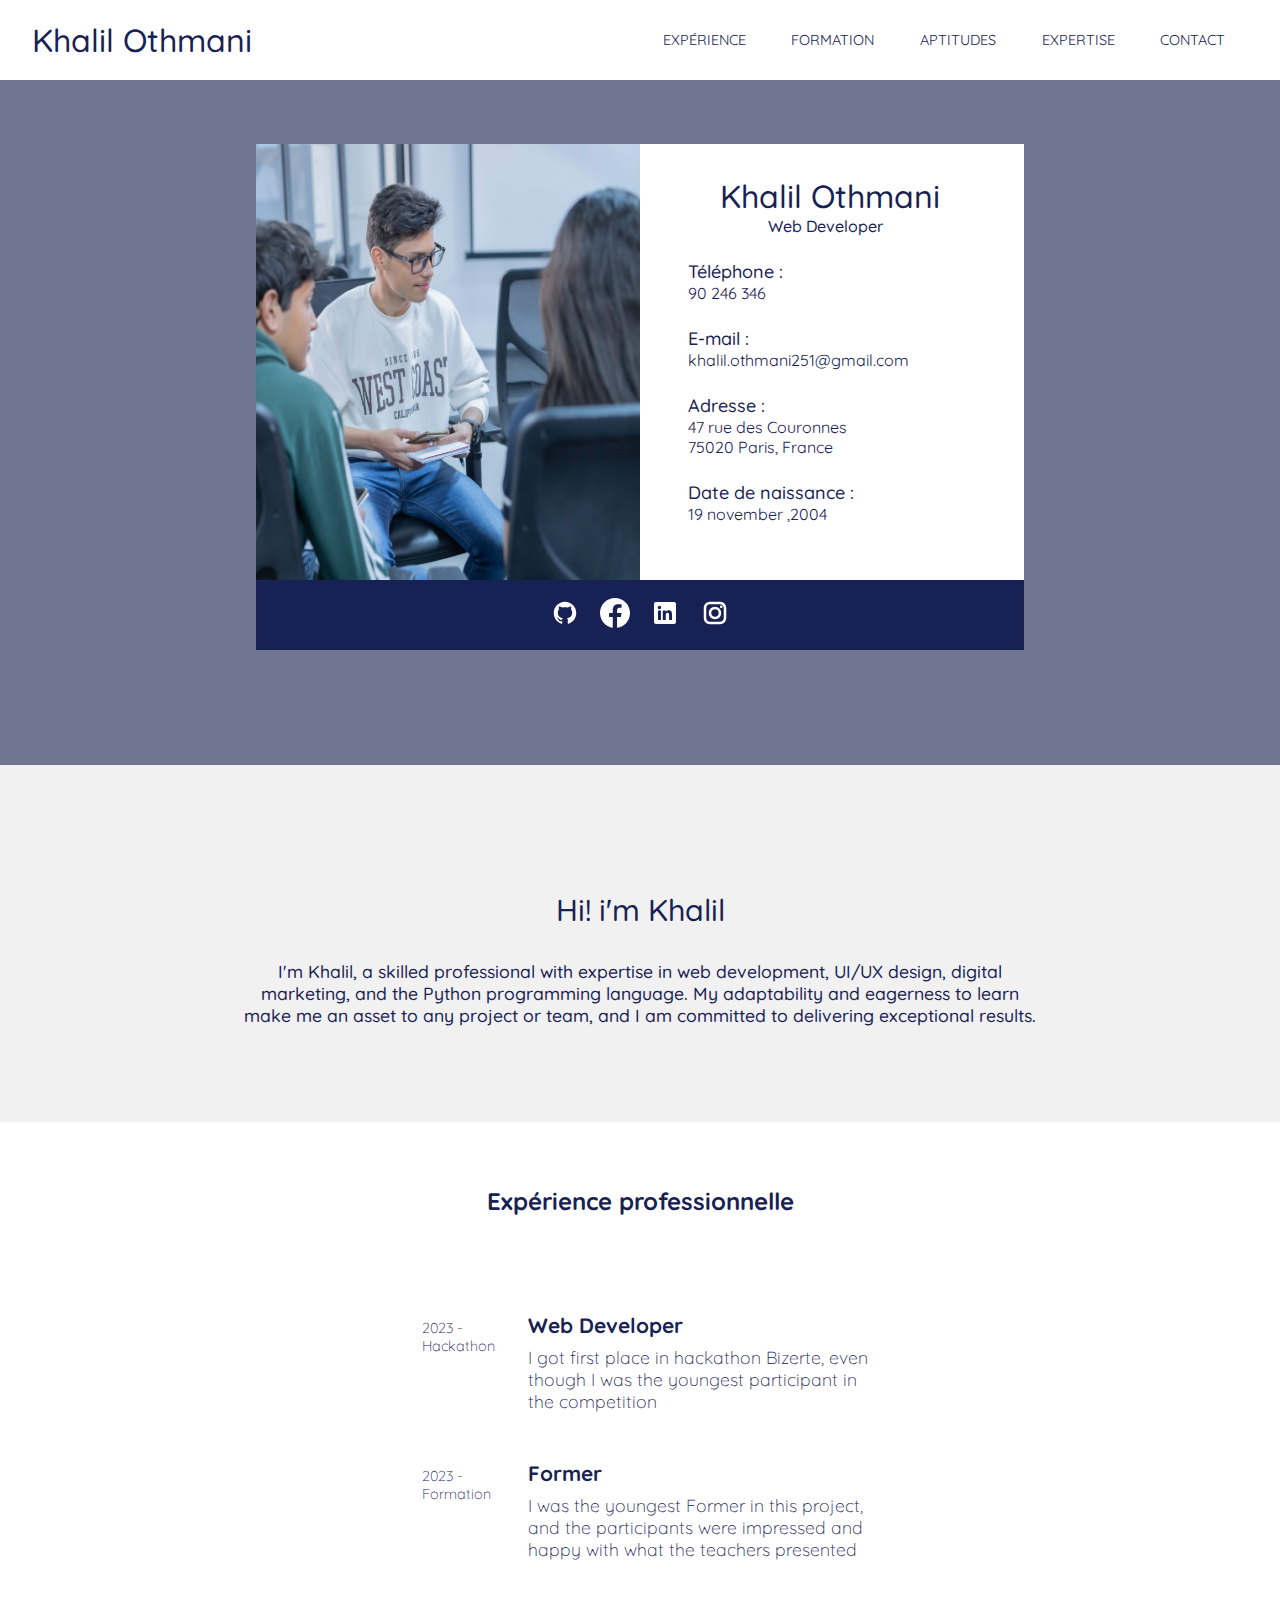
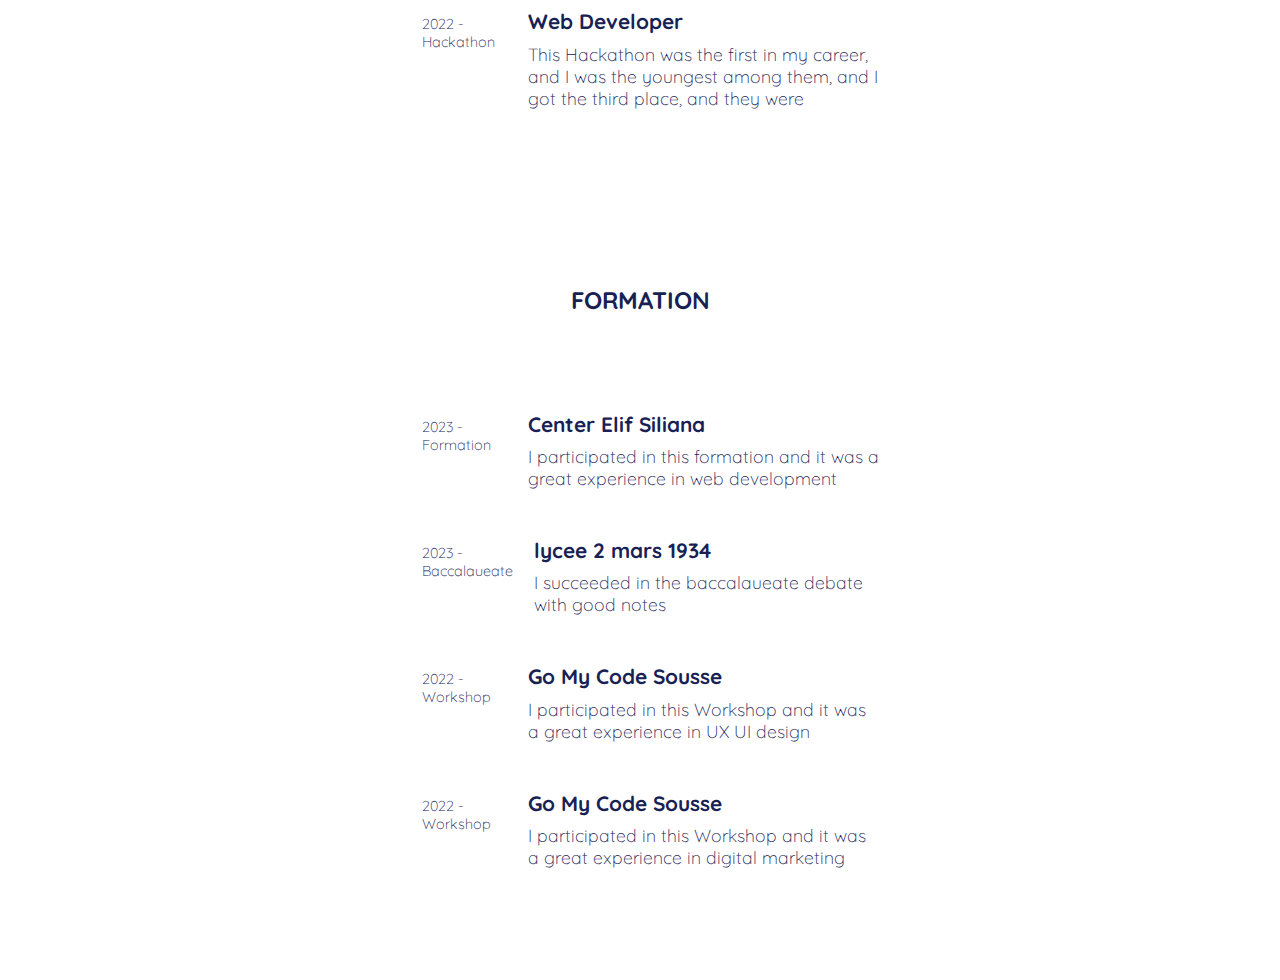
==== index.html @ e90d115f "70% of the project completed" ====
<!DOCTYPE html>
<html>
<head>
    <meta charset='utf-8'>
    <meta http-equiv='X-UA-Compatible' content='IE=edge'>
    <title>Page Title</title>
    <meta name='viewport' content='width=device-width, initial-scale=1'>
    <link rel='stylesheet' type='text/css' media='screen' href='style/main.css'>
    <script src='js/main.js'></script>
</head>
<body>
    <header>
        <div class="logo">
            <a href="#">khalil othmani</a>
        </div>
        <nav>
            <a href="#">EXPÉRIENCE</a>
            <a href="#">FORMATION</a>
            <a href="#">APTITUDES</a>
            <a href="#">EXPERTISE</a>
            <a href="#">CONTACT</a>
        </nav>
    </header>
    <main>
        <section id="hero">
            <div class="cardHolder">
                <div class="card">
                    <div class="part1">
                        <img src="img/khalil.jpg " alt="khalil img">
                        <div class="des">
                            <h2>khalil othmani<span>web developer</span></h2>
                            
    
                            <p><span>Téléphone :</span> <br> 90 246 346</p>
                            <p><span>E-mail :</span> <br> khalil.othmani251@gmail.com</p>
                            <p><span>Adresse :</span> <br> 47 rue des Couronnes <br> 75020 Paris, France</p>
                            <p><span>Date de naissance :</span> <br> 19 november ,2004</p>
                        
                        </div>
                    </div>
                    <div class="part2">
                        <a href="">
                            <svg xmlns="http://www.w3.org/2000/svg" x="0px" y="0px" width="32" height="32" viewBox="0,0,256,256"
                            style="fill:#000000;">
                            <g fill="#ffffff" fill-rule="evenodd" stroke="none" stroke-width="1" stroke-linecap="butt" stroke-linejoin="miter" stroke-miterlimit="10" stroke-dasharray="" stroke-dashoffset="0" font-family="none" font-weight="none" font-size="none" text-anchor="none" style="mix-blend-mode: normal"><g transform="scale(8,8)"><path d="M16,4c-6.62891,0 -12,5.37109 -12,12c0,5.30078 3.4375,9.80078 8.20703,11.38672c0.60156,0.10938 0.82031,-0.25781 0.82031,-0.57812c0,-0.28516 -0.01172,-1.03906 -0.01562,-2.03906c-3.33984,0.72266 -4.04297,-1.60937 -4.04297,-1.60937c-0.54687,-1.38672 -1.33203,-1.75781 -1.33203,-1.75781c-1.08984,-0.74219 0.08203,-0.72656 0.08203,-0.72656c1.20313,0.08594 1.83594,1.23438 1.83594,1.23438c1.07031,1.83594 2.80859,1.30469 3.49219,1c0.10938,-0.77734 0.42188,-1.30469 0.76172,-1.60547c-2.66406,-0.30078 -5.46484,-1.33203 -5.46484,-5.92969c0,-1.3125 0.46875,-2.38281 1.23438,-3.22266c-0.12109,-0.30078 -0.53516,-1.52344 0.11719,-3.17578c0,0 1.00781,-0.32031 3.30078,1.23047c0.95703,-0.26562 1.98438,-0.39844 3.00391,-0.40234c1.01953,0.00391 2.04688,0.13672 3.00391,0.40234c2.29297,-1.55078 3.29688,-1.23047 3.29688,-1.23047c0.65625,1.65234 0.24609,2.875 0.12109,3.17578c0.76953,0.83984 1.23047,1.91016 1.23047,3.22266c0,4.60938 -2.80469,5.62109 -5.47656,5.92188c0.42969,0.36719 0.8125,1.10156 0.8125,2.21875c0,1.60547 -0.01172,2.89844 -0.01172,3.29297c0,0.32031 0.21484,0.69531 0.82422,0.57813c4.76563,-1.58984 8.19922,-6.08594 8.19922,-11.38672c0,-6.62891 -5.37109,-12 -12,-12z"></path></g></g>
                            </svg>
                        </a>
                        <a href="">
                            <svg xmlns="http://www.w3.org/2000/svg" x="0px" y="0px" width="26" height="26" viewBox="0,0,256,256"
                            style="fill:#000000;">
                            <g fill="#ffffff" fill-rule="nonzero" stroke="none" stroke-width="1" stroke-linecap="butt" stroke-linejoin="miter" stroke-miterlimit="10" stroke-dasharray="" stroke-dashoffset="0" font-family="none" font-weight="none" font-size="none" text-anchor="none" style="mix-blend-mode: normal"><g transform="scale(9.84615,9.84615)"><path d="M13,0c-7.18,0 -13,5.82 -13,13c0,6.518 4.801,11.899 11.057,12.839v-9.394h-3.217v-3.417h3.217v-2.274c0,-3.765 1.834,-5.417 4.963,-5.417c1.498,0 2.291,0.111 2.666,0.162v2.983h-2.134c-1.328,0 -1.792,1.259 -1.792,2.679v1.868h3.893l-0.528,3.417h-3.365v9.422c6.345,-0.862 11.24,-6.287 11.24,-12.868c0,-7.18 -5.82,-13 -13,-13z"></path></g></g>
                            </svg>
                        </a>
                        <a href="">
                            <svg xmlns="http://www.w3.org/2000/svg" x="0px" y="0px" width="30" height="30" viewBox="0,0,256,256"
                            style="fill:#000000;">
                            <g fill="#ffffff" fill-rule="nonzero" stroke="none" stroke-width="1" stroke-linecap="butt" stroke-linejoin="miter" stroke-miterlimit="10" stroke-dasharray="" stroke-dashoffset="0" font-family="none" font-weight="none" font-size="none" text-anchor="none" style="mix-blend-mode: normal"><g transform="scale(8.53333,8.53333)"><path d="M24,4h-18c-1.105,0 -2,0.895 -2,2v18c0,1.105 0.895,2 2,2h18c1.105,0 2,-0.895 2,-2v-18c0,-1.105 -0.895,-2 -2,-2zM10.954,22h-2.95v-9.492h2.95zM9.449,11.151c-0.951,0 -1.72,-0.771 -1.72,-1.72c0,-0.949 0.77,-1.719 1.72,-1.719c0.948,0 1.719,0.771 1.719,1.719c0,0.949 -0.771,1.72 -1.719,1.72zM22.004,22h-2.948v-4.616c0,-1.101 -0.02,-2.517 -1.533,-2.517c-1.535,0 -1.771,1.199 -1.771,2.437v4.696h-2.948v-9.492h2.83v1.297h0.04c0.394,-0.746 1.356,-1.533 2.791,-1.533c2.987,0 3.539,1.966 3.539,4.522z"></path></g></g>
                            </svg>
                        </a>
                        <a href="">
                            <svg xmlns="http://www.w3.org/2000/svg" x="0px" y="0px" width="24" height="24" viewBox="0,0,256,256"
                            style="fill:#000000;">
                            <g fill="#ffffff" fill-rule="nonzero" stroke="none" stroke-width="1" stroke-linecap="butt" stroke-linejoin="miter" stroke-miterlimit="10" stroke-dasharray="" stroke-dashoffset="0" font-family="none" font-weight="none" font-size="none" text-anchor="none" style="mix-blend-mode: normal"><g transform="scale(10.66667,10.66667)"><path d="M8,3c-2.757,0 -5,2.243 -5,5v8c0,2.757 2.243,5 5,5h8c2.757,0 5,-2.243 5,-5v-8c0,-2.757 -2.243,-5 -5,-5zM8,5h8c1.654,0 3,1.346 3,3v8c0,1.654 -1.346,3 -3,3h-8c-1.654,0 -3,-1.346 -3,-3v-8c0,-1.654 1.346,-3 3,-3zM17,6c-0.55228,0 -1,0.44772 -1,1c0,0.55228 0.44772,1 1,1c0.55228,0 1,-0.44772 1,-1c0,-0.55228 -0.44772,-1 -1,-1zM12,7c-2.757,0 -5,2.243 -5,5c0,2.757 2.243,5 5,5c2.757,0 5,-2.243 5,-5c0,-2.757 -2.243,-5 -5,-5zM12,9c1.654,0 3,1.346 3,3c0,1.654 -1.346,3 -3,3c-1.654,0 -3,-1.346 -3,-3c0,-1.654 1.346,-3 3,-3z"></path></g></g>
                            </svg>
                        </a>
                    </div>
                </div>
            </div>
        </section>
        <section id="me">
            <h2>Hi! i'm Khalil</h2>
            <p>
                I'm Khalil, a skilled professional with expertise in web development, 
                UI/UX design, digital marketing, and the Python programming language. 
                My adaptability and eagerness to learn make me an asset to any project 
                or team, and I am committed to delivering exceptional results.
            </p>
        </section>
        <section id="experience">
            <div class="bigHolder">
                <h2>Expérience professionnelle</h2>
                <div class="holder">
                    <section>
                        <p>2023 - Hackathon</p>
                        <div>
                            <h3>Web Developer</h3>
                            <p>
                                I got first place in hackathon Bizerte, even though I was the youngest participant in the competition
                            </p>
                        </div>
                    </section>
                    <section>
                        <p>2023 - Formation</p>
                        <div>
                            <h3>Former</h3>
                            <p>
                                I was the youngest Former in this project, and the participants were impressed and happy with what the teachers presented
                            </p>
                        </div>
                    </section>
                    <section>
                        <p>2022 - Hackathon</p>
                        <div>
                            <h3>Web Developer</h3>
                            <p>
                                This Hackathon was the first in my career, and I was the youngest among them, and I got the third place, and they were
                            </p>
                        </div>
                    </section>
                </div>
            </div>
        </section>
        <section id="formation">
            <div class="bigHolder">
                <h2>FORMATION</h2>
                <div class="holder">
                    <section>
                        <p>2023 - Formation</p>
                        <div>
                            <h3>Center Elif Siliana</h3>
                            <p>
                                I participated in this formation and it was a great experience in web development
                            </p>
                        </div>
                    </section>
                    <section>
                        <p>2023 - Baccalaueate</p>
                        <div>
                            <h3>lycee 2 mars 1934</h3>
                            <p>
                                I succeeded in the baccalaueate debate with good notes
                            </p>
                        </div>
                    </section>
                    <section>
                        <p>2022 - Workshop</p>
                        <div>
                            <h3>Go My Code Sousse</h3>
                            <p>
                                I participated in this Workshop and it was a great experience in UX UI design
                            </p>
                        </div>
                    </section>
                    <section>
                        <p>2022 - Workshop</p>
                        <div>
                            <h3>Go My Code Sousse</h3>
                            <p>
                                I participated in this Workshop and it was a great experience in digital marketing
                            </p>
                        </div>
                    </section>
                </div>
            </div>
        </section>
        <!-- <section id="skils">
            <h2>SKILS</h2>
            <div class="skilsHolder">
                <div class="part">
                    <p id="html">HTML <span>70%</span></p>
                    <p id="css">CSS <span>70%</span></p>
                    <p id="js">JAVASCRIPT <span>70%</span></p>
                </div>
                <div class="part">
                    <p id="react">REACT <span>70%</span></p>
                    <p id="python">PYTHON <span>70%</span></p>
                    <p id="wp">WORDPRESS <span>70%</span></p>
                </div>
            </div>
        </section> -->
        
    </main>
</body>
</html>
---- style/main.css ----
@import url('https://fonts.googleapis.com/css2?family=Quicksand:wght@300;400;500;600;700&display=swap');
*{
    box-sizing: border-box;
    margin: 0;
    padding: 0;
    text-decoration: none;
    color: #182153;
    font-family: 'Quicksand', sans-serif;
}
html{
    scroll-behavior: smooth;
}
body{
    background-color: #f1f1f1;
}
header{
    background-color: #ffff;
    display: flex;
    justify-content: space-between;
    align-items: center;
    padding: 0 2em;
    width: 100%;
    height: 80px;
    position: fixed;
    z-index: 1000;
}
header .logo a{
    
    font-size: 2em;
    font-weight: 500;
    text-transform: capitalize;
}
header nav{
    width: 50%;
    display: flex;
    justify-content: space-around;
}
header nav a{
    cursor: pointer;
    font-size: 0.9em;
    transition: 0.5s ease all;
}
header nav a:hover{
    color: #adb0c2;
    letter-spacing: 2px;
}
#hero{
    background-image: url(../img/ayman-hallak-1wlvPzWQr1A-unsplash.jpg);
    background-position: center;
    background-repeat: no-repeat;
    background-size: cover;
    background-attachment: fixed;
    width: 100%;
    height: 85vh;
}
#hero .cardHolder{
    background-color: #1a235299;
    backdrop-filter: blur(5px);
    width: 100%;
    height: 100%;
    padding-top: 9em;
}
#hero .cardHolder .card{
    
    width: 60%;
    margin: 0 auto;
}
#hero .cardHolder .card .part1{
    display: flex;
    justify-content: space-between;
}
#hero .cardHolder .card .part1 img{
    width: 50%;
    height: auto;
}
#hero .cardHolder .card .part1 .des{
    background-color: #ffff;
    width: 50%;
    padding: 2em 5em;
}
#hero .cardHolder .card .part1 .des h2{
    font-size: 2em;
    font-weight: 500;
    text-transform: capitalize;
    display: flex;
    flex-direction: column;
}
#hero .cardHolder .card .part1 .des h2 span{
    font-size: 0.5em;
    font-weight: 500;
    margin: 0 3em;
    text-transform: capitalize;
}
#hero .cardHolder .card .part1 .des p {
    margin: 1.5em -2em;
    
}
#hero .cardHolder .card .part1 .des p span{
    font-size: large;
    font-weight: 500;
}
#hero .cardHolder .card .part2{
    width: 100%;
    height: 70px;
    background-color: #182153;
    display: flex;
    justify-content: center;
    align-items: center;
    gap: 20px;
}
#hero .cardHolder .card .part2 svg{
    width: 30px;
    height: 30px;
}
#me{
    display: flex;
    flex-direction: column;
    justify-content: center;
    text-align: center;
    padding: 6em 0;
    width: 100%;

}
#me h2{
    font-size: 1.9em;
    font-weight: 500;
    padding: 1em;
}
#me p{
    width: 45em;
    font-weight: 500;
    font-size: 1.1em;
    margin: 0 auto;
}
.bigHolder {
    padding: 4em 15em;
    background-color: white;
}
.bigHolder h2{
    text-align: center;
    margin-bottom: 4em;
}
.bigHolder .holder{
    margin: 0 10em;
}
.bigHolder .holder section {
    display: flex;
    align-items: baseline;
    margin-bottom: 3em;
}
.bigHolder .holder section p {
    font-weight: lighter;
    font-size: 0.9em;
    margin: 0 1.5em;
}
.bigHolder .holder section div h3 {
    font-size: 1.3em;
    font-weight: 900;
    margin-bottom: 0.4em;
}
.bigHolder .holder section div p {
    font-size: 1.1em;
    width: 20em;
    margin: 0;
}
.bigHolder .holder section div ul {
    width: 22em;
}
.bigHolder .holder section div ul li {
    margin: 1em 0;
}
#skils {
    background-color: white;
    width: 100%;
}
#skils h2{
    text-align: center;
}
#skils .skilsHolder{
    display: flex;
    justify-content: center;
    gap: 200px;
}
#html{
    background-image: linear-gradient(#182153 70%,white 30%);
    width: 10em;
    padding: 1em;
    align-items: center;
    color: #f1f1f1;
    text-align: center;
}
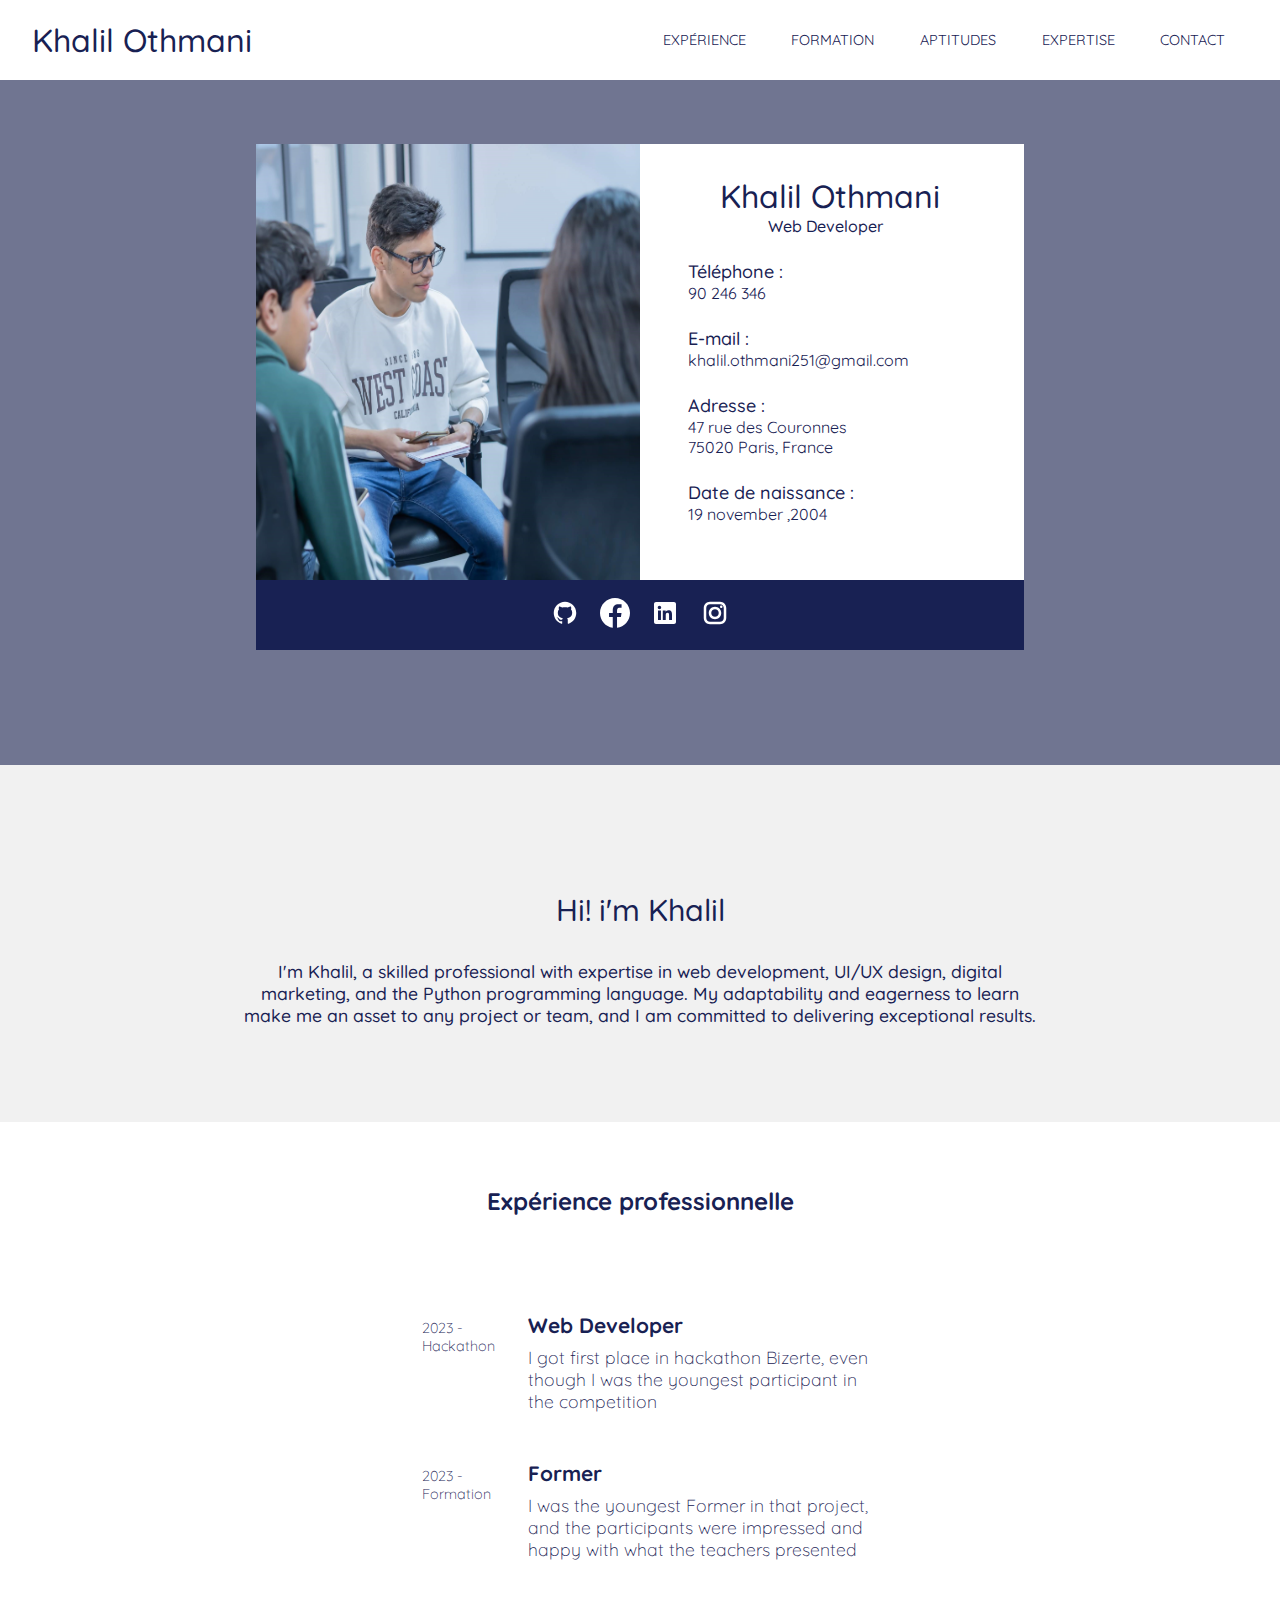
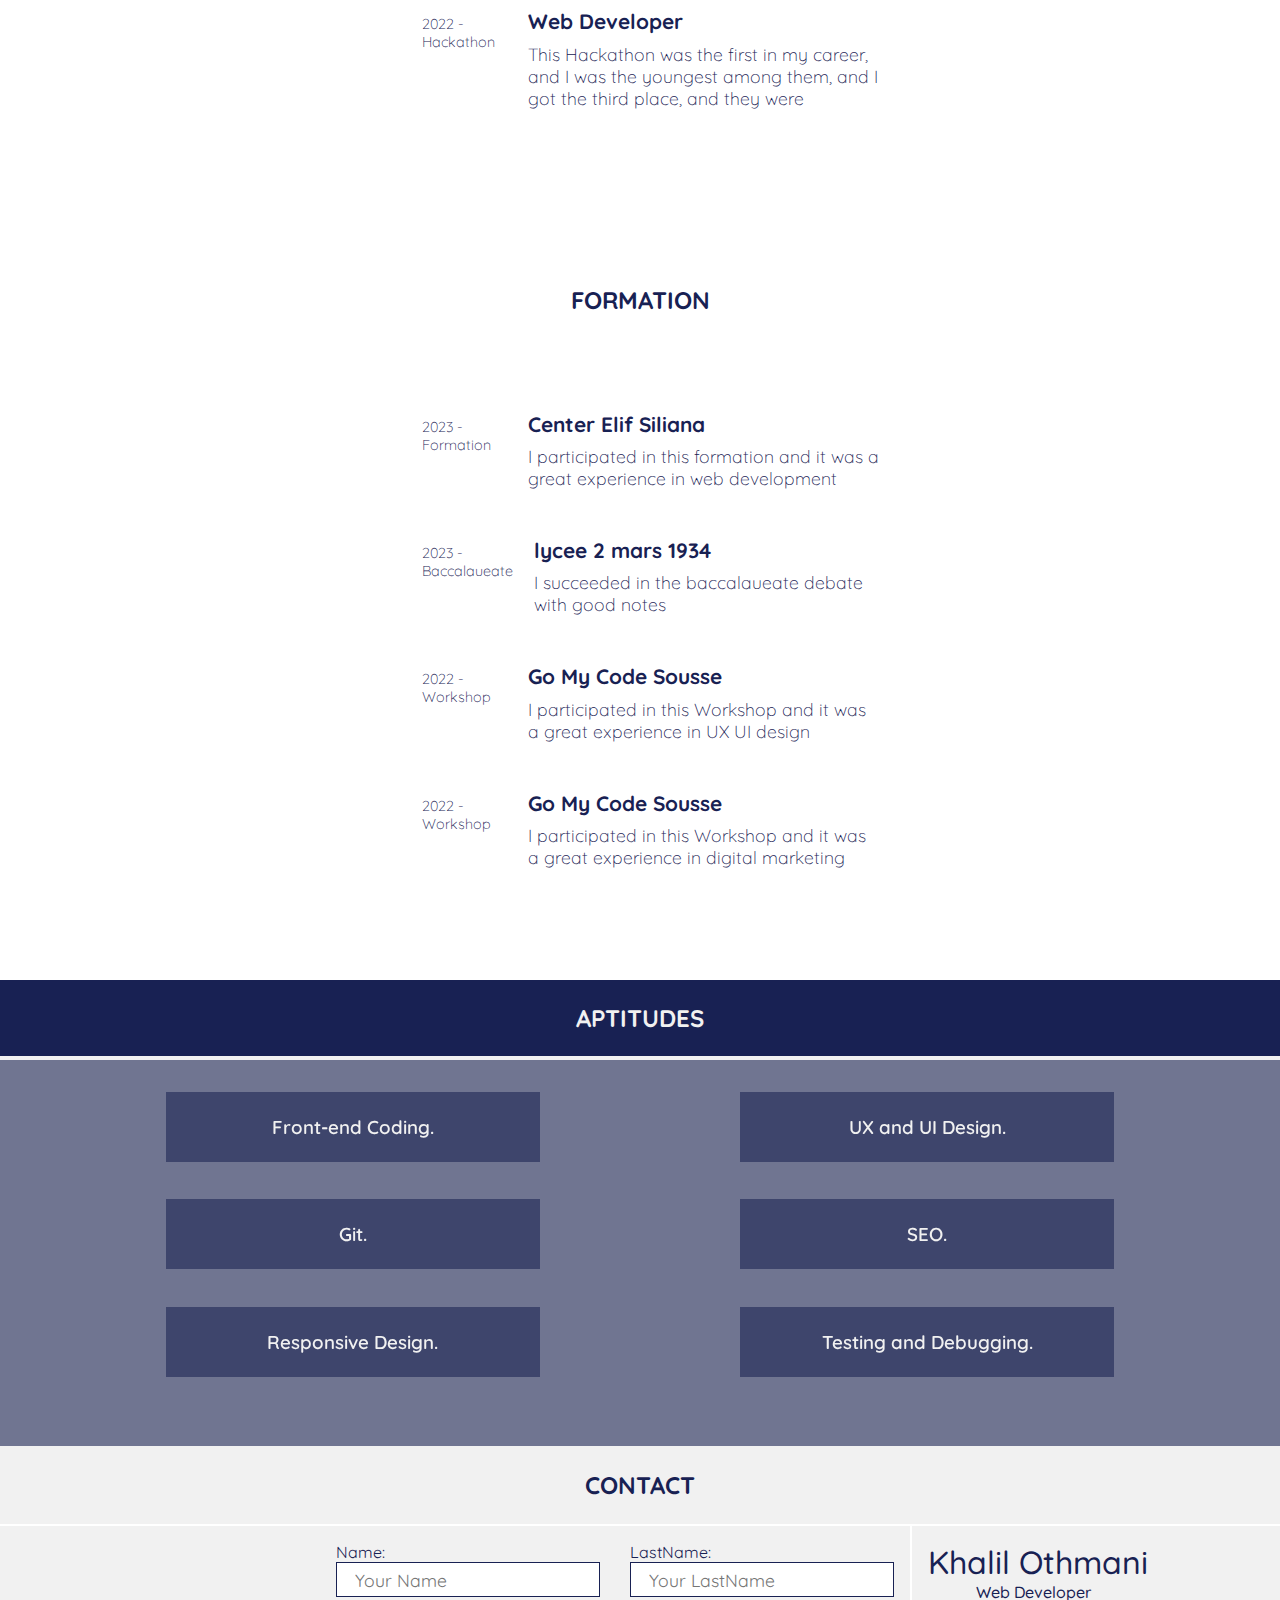
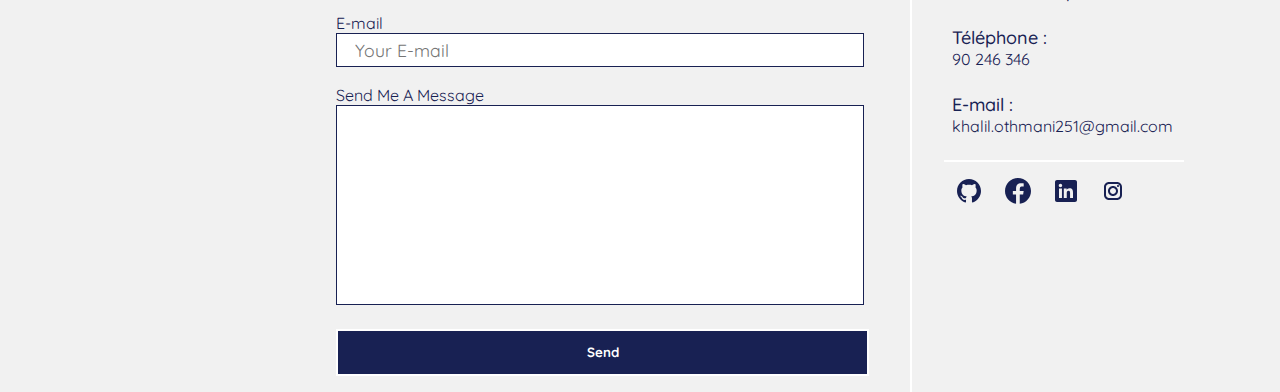
==== commit ffdae872: "85% of the project completed" ====
--- a/index.html
+++ b/index.html
@@ -94,7 +94,7 @@
                         <div>
                             <h3>Former</h3>
                             <p>
-                                I was the youngest Former in this project, and the participants were impressed and happy with what the teachers presented
+                                I was the youngest Former in that project, and the participants were impressed and happy with what the teachers presented
                             </p>
                         </div>
                     </section>
@@ -168,7 +168,70 @@
                 </div>
             </div>
         </section> -->
-        
+        <section id="apititudes">
+            <h2>APTITUDES</h2>
+            <div class="partsHoldder">
+                <div class="part">
+                    <h3>Front-end Coding.</h3>
+                    <h3>Git.</h3>
+                    <h3>Responsive Design.</h3>
+                </div>
+                <div class="part">
+                    <h3>UX and UI Design.</h3>
+                    <h3>SEO.</h3>
+                    <h3>Testing and Debugging.</h3>
+                </div>
+            </div>
+        </section>
+        <section id="contact">
+            <h2>CONTACT</h2>
+            <div class="holder">
+                <form action="" method="">
+                    <div class="bigone">
+                        <div class="smallHolder"><label for="name">Name:</label> <input type="text" id="" name="name" placeholder="Your Name" required></div>
+                        <div class="smallHolder"><label for="lastname">LastName:</label> <input type="text" id="" name="lastname" placeholder="Your LastName" required></div>
+                    </div>
+                    <label for="email">E-mail</label> <input type="email" name="email" id="email" placeholder="Your E-mail" required><br>
+                    <label for="des">Send Me A Message</label><br> <textarea name="des" id="" cols="30" rows="10"></textarea><br><br>
+                    <button type="submit">Send</button>
+                </form>
+                <div class="des">
+                    <h3>khalil othmani<span>web developer</span></h3>
+                    
+
+                    <p><span>Téléphone :</span> <br> 90 246 346</p>
+                    <p><span>E-mail :</span> <br> khalil.othmani251@gmail.com</p>
+                    <div class="khat"></div>
+                    <div class="socialHolder">
+                        <a href="">
+                            <svg xmlns="http://www.w3.org/2000/svg" x="0px" y="0px" width="32" height="32" viewBox="0,0,256,256"
+                            style="fill:#000000;">
+                            <g fill="#182153" fill-rule="evenodd" stroke="none" stroke-width="1" stroke-linecap="butt" stroke-linejoin="miter" stroke-miterlimit="10" stroke-dasharray="" stroke-dashoffset="0" font-family="none" font-weight="none" font-size="none" text-anchor="none" style="mix-blend-mode: normal"><g transform="scale(8,8)"><path d="M16,4c-6.62891,0 -12,5.37109 -12,12c0,5.30078 3.4375,9.80078 8.20703,11.38672c0.60156,0.10938 0.82031,-0.25781 0.82031,-0.57812c0,-0.28516 -0.01172,-1.03906 -0.01562,-2.03906c-3.33984,0.72266 -4.04297,-1.60937 -4.04297,-1.60937c-0.54687,-1.38672 -1.33203,-1.75781 -1.33203,-1.75781c-1.08984,-0.74219 0.08203,-0.72656 0.08203,-0.72656c1.20313,0.08594 1.83594,1.23438 1.83594,1.23438c1.07031,1.83594 2.80859,1.30469 3.49219,1c0.10938,-0.77734 0.42188,-1.30469 0.76172,-1.60547c-2.66406,-0.30078 -5.46484,-1.33203 -5.46484,-5.92969c0,-1.3125 0.46875,-2.38281 1.23438,-3.22266c-0.12109,-0.30078 -0.53516,-1.52344 0.11719,-3.17578c0,0 1.00781,-0.32031 3.30078,1.23047c0.95703,-0.26562 1.98438,-0.39844 3.00391,-0.40234c1.01953,0.00391 2.04688,0.13672 3.00391,0.40234c2.29297,-1.55078 3.29688,-1.23047 3.29688,-1.23047c0.65625,1.65234 0.24609,2.875 0.12109,3.17578c0.76953,0.83984 1.23047,1.91016 1.23047,3.22266c0,4.60938 -2.80469,5.62109 -5.47656,5.92188c0.42969,0.36719 0.8125,1.10156 0.8125,2.21875c0,1.60547 -0.01172,2.89844 -0.01172,3.29297c0,0.32031 0.21484,0.69531 0.82422,0.57813c4.76563,-1.58984 8.19922,-6.08594 8.19922,-11.38672c0,-6.62891 -5.37109,-12 -12,-12z"></path></g></g>
+                            </svg>
+                        </a>
+                        <a href="">
+                            <svg xmlns="http://www.w3.org/2000/svg" x="0px" y="0px" width="26" height="26" viewBox="0,0,256,256"
+                            style="fill:#000000;">
+                            <g fill="#182153" fill-rule="nonzero" stroke="none" stroke-width="1" stroke-linecap="butt" stroke-linejoin="miter" stroke-miterlimit="10" stroke-dasharray="" stroke-dashoffset="0" font-family="none" font-weight="none" font-size="none" text-anchor="none" style="mix-blend-mode: normal"><g transform="scale(9.84615,9.84615)"><path d="M13,0c-7.18,0 -13,5.82 -13,13c0,6.518 4.801,11.899 11.057,12.839v-9.394h-3.217v-3.417h3.217v-2.274c0,-3.765 1.834,-5.417 4.963,-5.417c1.498,0 2.291,0.111 2.666,0.162v2.983h-2.134c-1.328,0 -1.792,1.259 -1.792,2.679v1.868h3.893l-0.528,3.417h-3.365v9.422c6.345,-0.862 11.24,-6.287 11.24,-12.868c0,-7.18 -5.82,-13 -13,-13z"></path></g></g>
+                            </svg>
+                        </a>
+                        <a href="">
+                            <svg xmlns="http://www.w3.org/2000/svg" x="0px" y="0px" width="30" height="30" viewBox="0,0,256,256"
+                            style="fill:#000000;">
+                            <g fill="#182153" fill-rule="nonzero" stroke="none" stroke-width="1" stroke-linecap="butt" stroke-linejoin="miter" stroke-miterlimit="10" stroke-dasharray="" stroke-dashoffset="0" font-family="none" font-weight="none" font-size="none" text-anchor="none" style="mix-blend-mode: normal"><g transform="scale(8.53333,8.53333)"><path d="M24,4h-18c-1.105,0 -2,0.895 -2,2v18c0,1.105 0.895,2 2,2h18c1.105,0 2,-0.895 2,-2v-18c0,-1.105 -0.895,-2 -2,-2zM10.954,22h-2.95v-9.492h2.95zM9.449,11.151c-0.951,0 -1.72,-0.771 -1.72,-1.72c0,-0.949 0.77,-1.719 1.72,-1.719c0.948,0 1.719,0.771 1.719,1.719c0,0.949 -0.771,1.72 -1.719,1.72zM22.004,22h-2.948v-4.616c0,-1.101 -0.02,-2.517 -1.533,-2.517c-1.535,0 -1.771,1.199 -1.771,2.437v4.696h-2.948v-9.492h2.83v1.297h0.04c0.394,-0.746 1.356,-1.533 2.791,-1.533c2.987,0 3.539,1.966 3.539,4.522z"></path></g></g>
+                            </svg>
+                        </a>
+                        <a href="">
+                            <svg xmlns="http://www.w3.org/2000/svg" x="0px" y="0px" width="24" height="24" viewBox="0,0,256,256"
+                            style="fill:#000000;">
+                            <g fill="#182153" fill-rule="nonzero" stroke="none" stroke-width="1" stroke-linecap="butt" stroke-linejoin="miter" stroke-miterlimit="10" stroke-dasharray="" stroke-dashoffset="0" font-family="none" font-weight="none" font-size="none" text-anchor="none" style="mix-blend-mode: normal"><g transform="scale(10.66667,10.66667)"><path d="M8,3c-2.757,0 -5,2.243 -5,5v8c0,2.757 2.243,5 5,5h8c2.757,0 5,-2.243 5,-5v-8c0,-2.757 -2.243,-5 -5,-5zM8,5h8c1.654,0 3,1.346 3,3v8c0,1.654 -1.346,3 -3,3h-8c-1.654,0 -3,-1.346 -3,-3v-8c0,-1.654 1.346,-3 3,-3zM17,6c-0.55228,0 -1,0.44772 -1,1c0,0.55228 0.44772,1 1,1c0.55228,0 1,-0.44772 1,-1c0,-0.55228 -0.44772,-1 -1,-1zM12,7c-2.757,0 -5,2.243 -5,5c0,2.757 2.243,5 5,5c2.757,0 5,-2.243 5,-5c0,-2.757 -2.243,-5 -5,-5zM12,9c1.654,0 3,1.346 3,3c0,1.654 -1.346,3 -3,3c-1.654,0 -3,-1.346 -3,-3c0,-1.654 1.346,-3 3,-3z"></path></g></g>
+                            </svg>
+                        </a>
+                    </div>
+                
+                </div>
+            </div>
+        </section>
     </main>
 </body>
 </html>--- a/style/main.css
+++ b/style/main.css
@@ -169,9 +169,9 @@
 .bigHolder .holder section div ul li {
     margin: 1em 0;
 }
-#skils {
+/* #skils {
     background-color: white;
-    width: 100%;
+    width: 100 %;
 }
 #skils h2{
     text-align: center;
@@ -188,4 +188,170 @@
     align-items: center;
     color: #f1f1f1;
     text-align: center;
+} */
+#apititudes{
+    background-image: url(../img/ayman-hallak-1wlvPzWQr1A-unsplash.jpg);
+    background-position: center;
+    background-repeat: no-repeat;
+    background-size: cover;
+    background-attachment: fixed;
+}
+#apititudes h2{
+    width: 100%;
+    height: 80px ;
+    background-color: #182153;
+    color: #f1f1f1;
+    display: flex;
+    justify-content: center;
+    align-items: center;
+    border-bottom: 4px solid #f1f1f1;
+}
+#apititudes .partsHoldder{
+    background-color: #1a235299;
+    backdrop-filter: blur(2px);
+    width: 100%;
+    height: 100%;
+}
+#apititudes .partsHoldder{
+    display: flex;
+    justify-content: center;
+    gap: 200px;
+    padding: 2em;
+}
+#apititudes .partsHoldder .part h3{
+    background-color: #fefeff00;
+    backdrop-filter: blur(2px);
+    width: 20em;
+    height: 70px;
+    text-align: center;
+    display: flex;
+    justify-content: center;
+    align-items: center;
+    margin-bottom: 2em;
+    color: #f1f1f1;
+    font-weight: 600;
+}
+#contact h2{
+    width: 100%;
+    height: 80px ;
+    background-color: #f1f1f1;
+    color: #182153;
+    display: flex;
+    justify-content: center;
+    align-items: center;
+    border-bottom: 2px solid white;
+}
+#contact .holder{
+    display: flex;
+    justify-content: space-between;
+    padding: 0 20em;
+}
+#contact .holder form{
+    border-right: solid 2px white;
+    padding: 1em;
+}
+#contact .holder form .bigone{
+    display: flex;
+    justify-content: space-between;
+    gap: 30px;
+    margin-bottom: 1em;
+}
+#contact .holder form .bigone .smallHolder{
+    display: flex;
+    flex-direction: column;
+    align-items: flex-start;
+}
+#contact .holder{
+    color: #182153;
+    font-size: 1em;
+}
+#contact .holder input{
+    border: 1px solid #182153;
+    outline: none;
+    width: 15em;
+    padding: 0.3em 1em;
+    color: #182153;
+    font-size: 1.1em;
+}
+#contact .holder #email{
+    border: 1px solid #182153;
+    outline: none;
+    width: 30em;
+    padding: 0.3em 1em;
+    color: #182153;
+    font-size: 1.1em;
+    margin-bottom: 1em;
+}
+textarea{
+    border: 1px solid #182153;
+    outline: none;
+    width: 30em;
+    height: 200px;
+    padding: 0.3em 1em;
+    color: #182153;
+    font-size: 1.1em;
+    resize: none;
+}
+#contact .holder form button{
+    border: 2px solid white;
+    outline: none;
+    background-color: #182153;
+    color: white;
+    cursor: pointer;
+    width: 40em;
+    padding: 1em;
+    font-weight: 900;
+    transition: 0.5s ease all;
+
+}
+#contact .holder form button:hover{
+    border: 2px solid #182153;
+    outline: none;
+    background-color: white;
+    color: #182153;
+    cursor: pointer;
+    width: 40em;
+    padding: 1em;
+
+}
+#contact .holder .des{
+    padding: 1em;
+}
+#contact .holder .des h3{
+    font-size: 2em;
+    font-weight: 500;
+    text-transform: capitalize;
+    display: flex;
+    flex-direction: column;
+}
+#contact .holder .des h3 span{
+    font-size: 0.5em;
+    font-weight: 500;
+    margin: 0 3em;
+    text-transform: capitalize;
+}
+#contact .holder .des p {
+    margin: 1.5em;
+    
+}
+#contact .holder .des p span{
+    font-size: large;
+    font-weight: 500;
+}
+#contact .holder .khat{
+    width: 15em;
+    height: 2px;
+    background-color: white;
+    margin: 1em;
+}
+#contact .holder .socialHolder{
+    display: flex;
+    justify-content: center;
+    align-items: center;
+    gap: 20px;
+    margin-left: 6em;
+}
+#contact .holder .socialHolder{
+    width: 30px;
+    height: 30px;
 }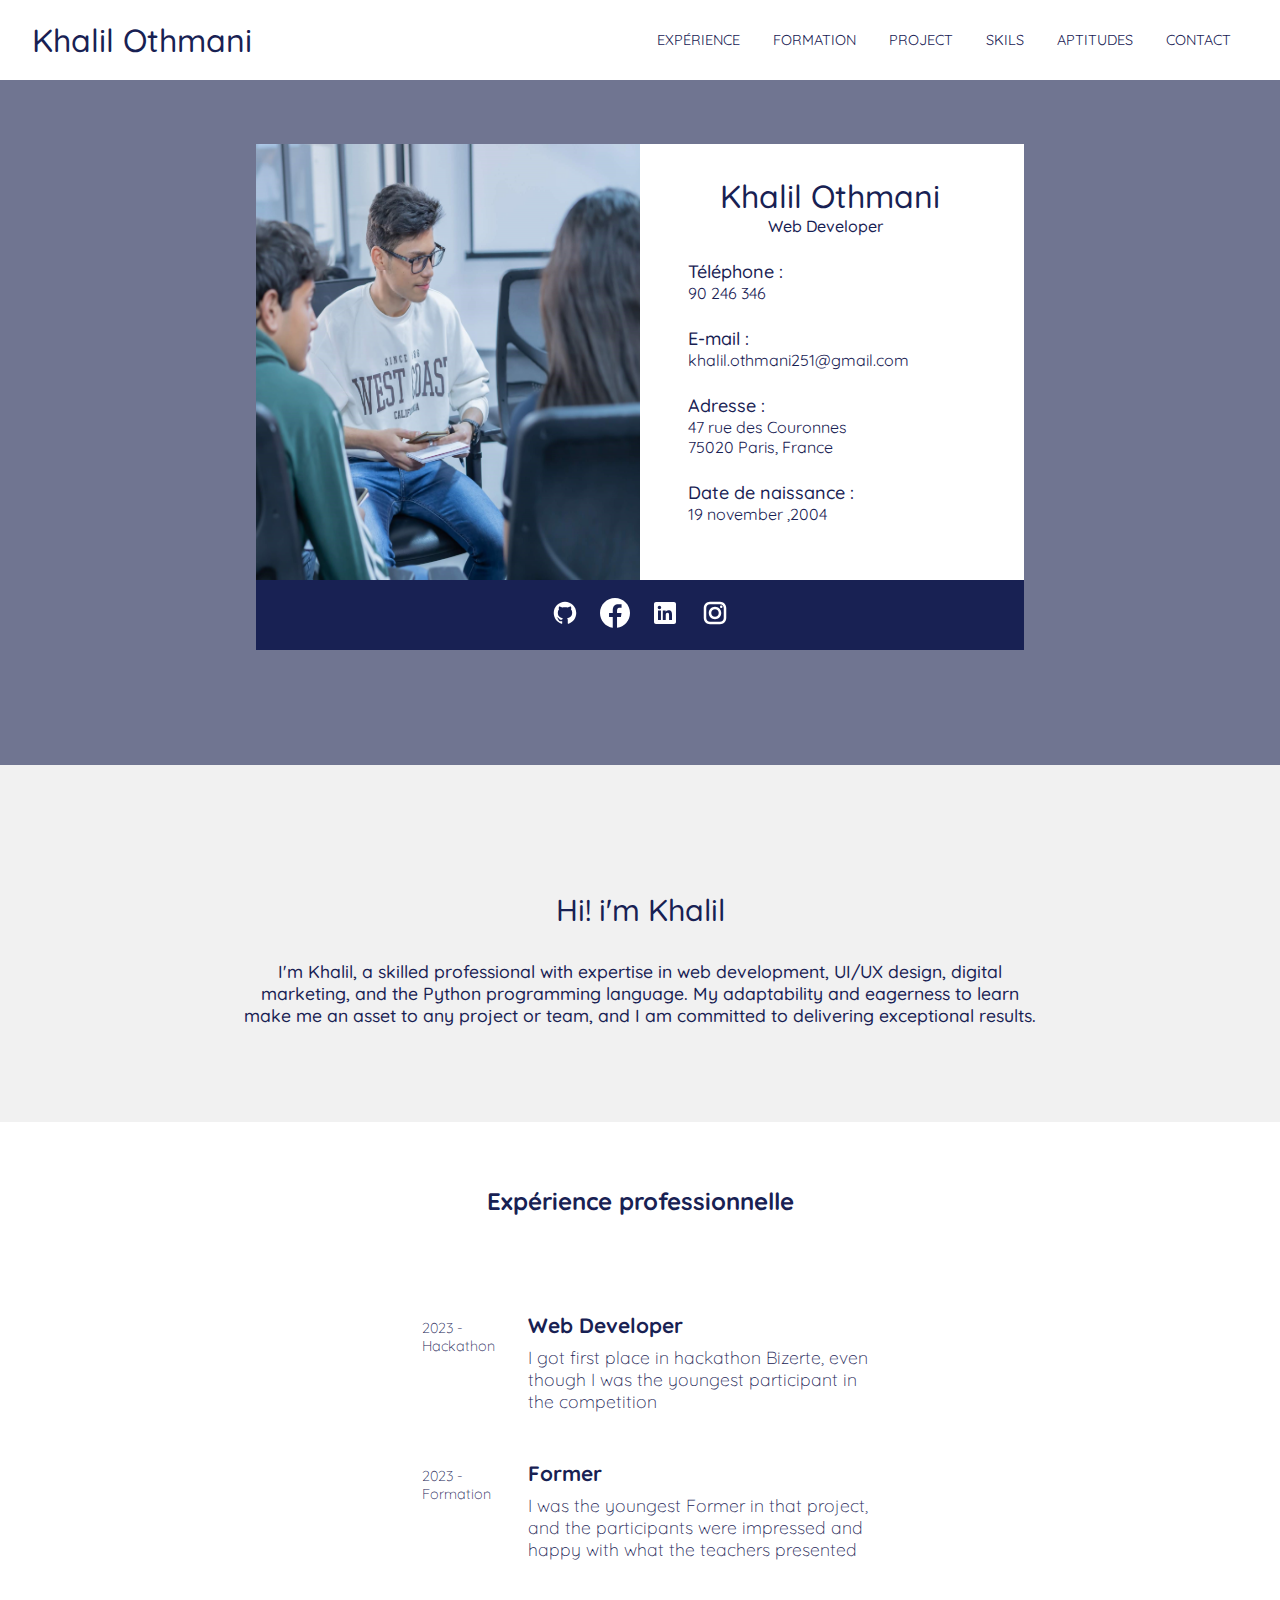
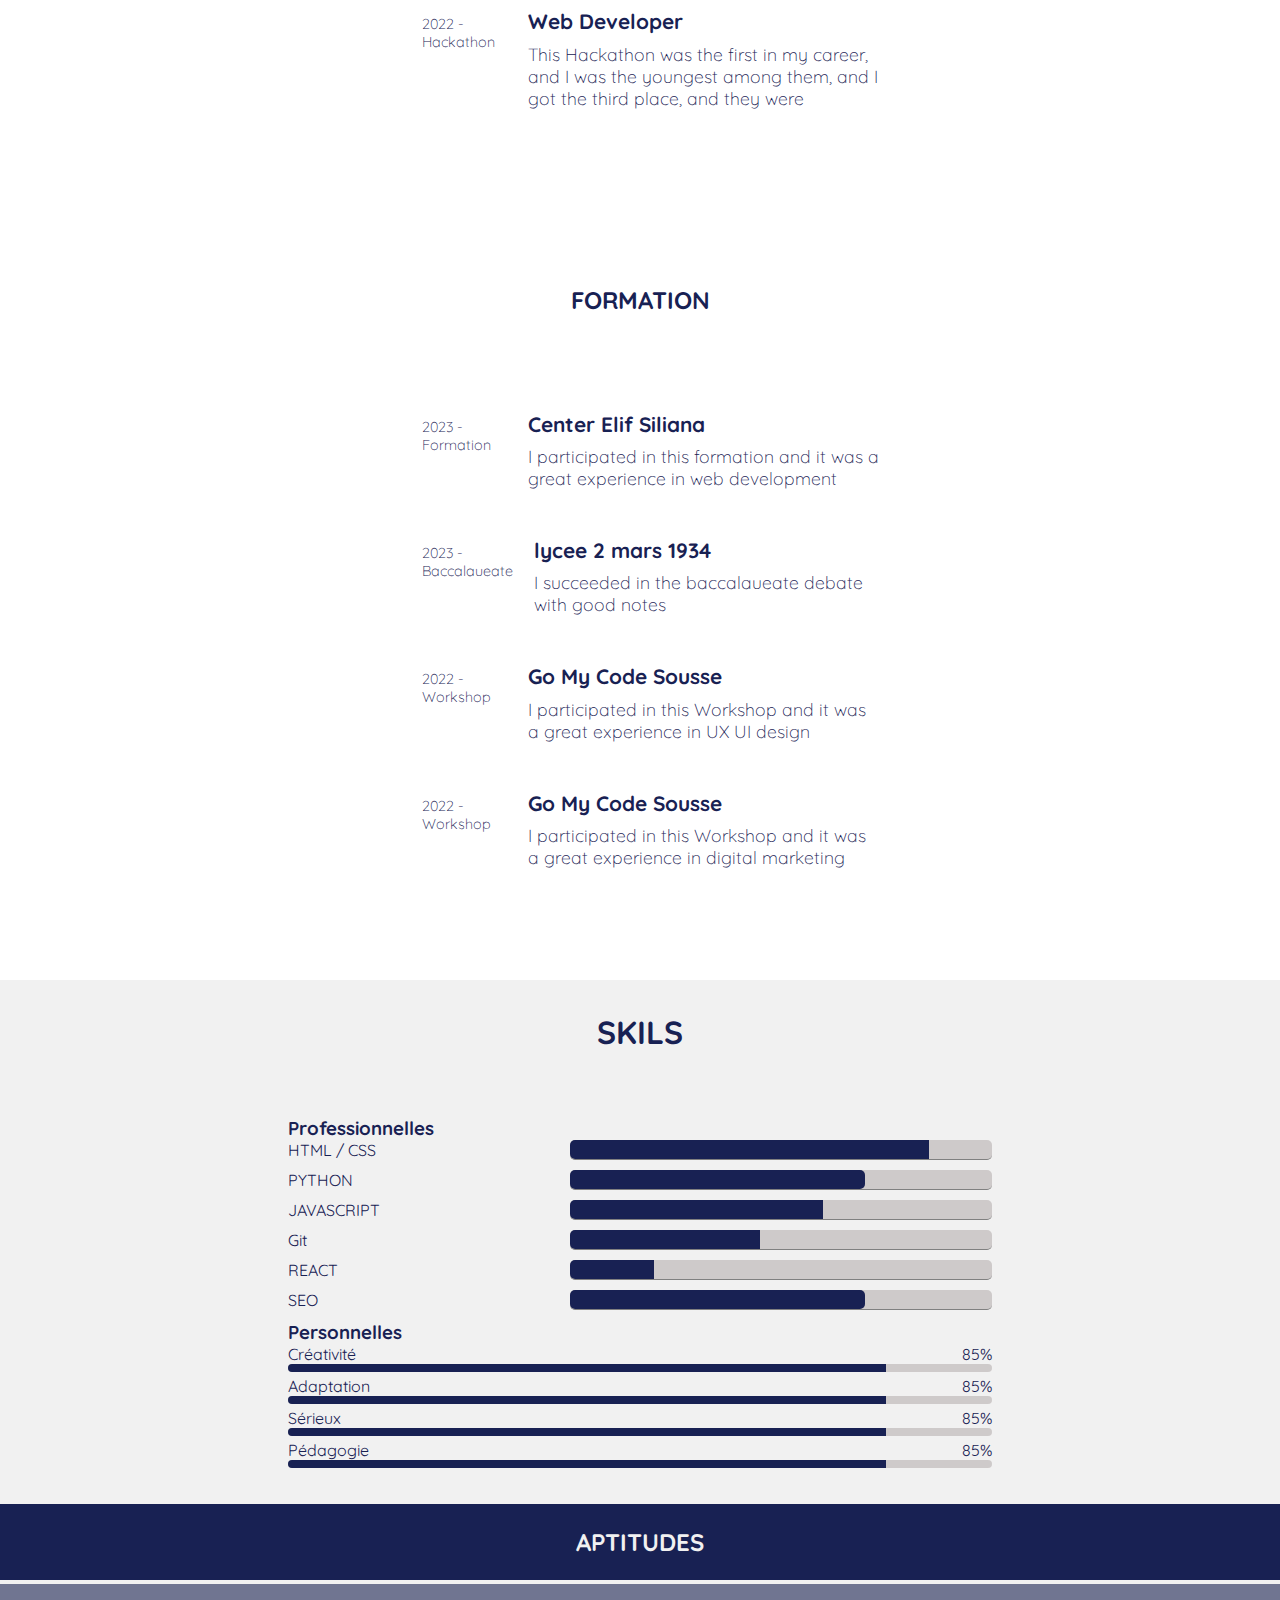
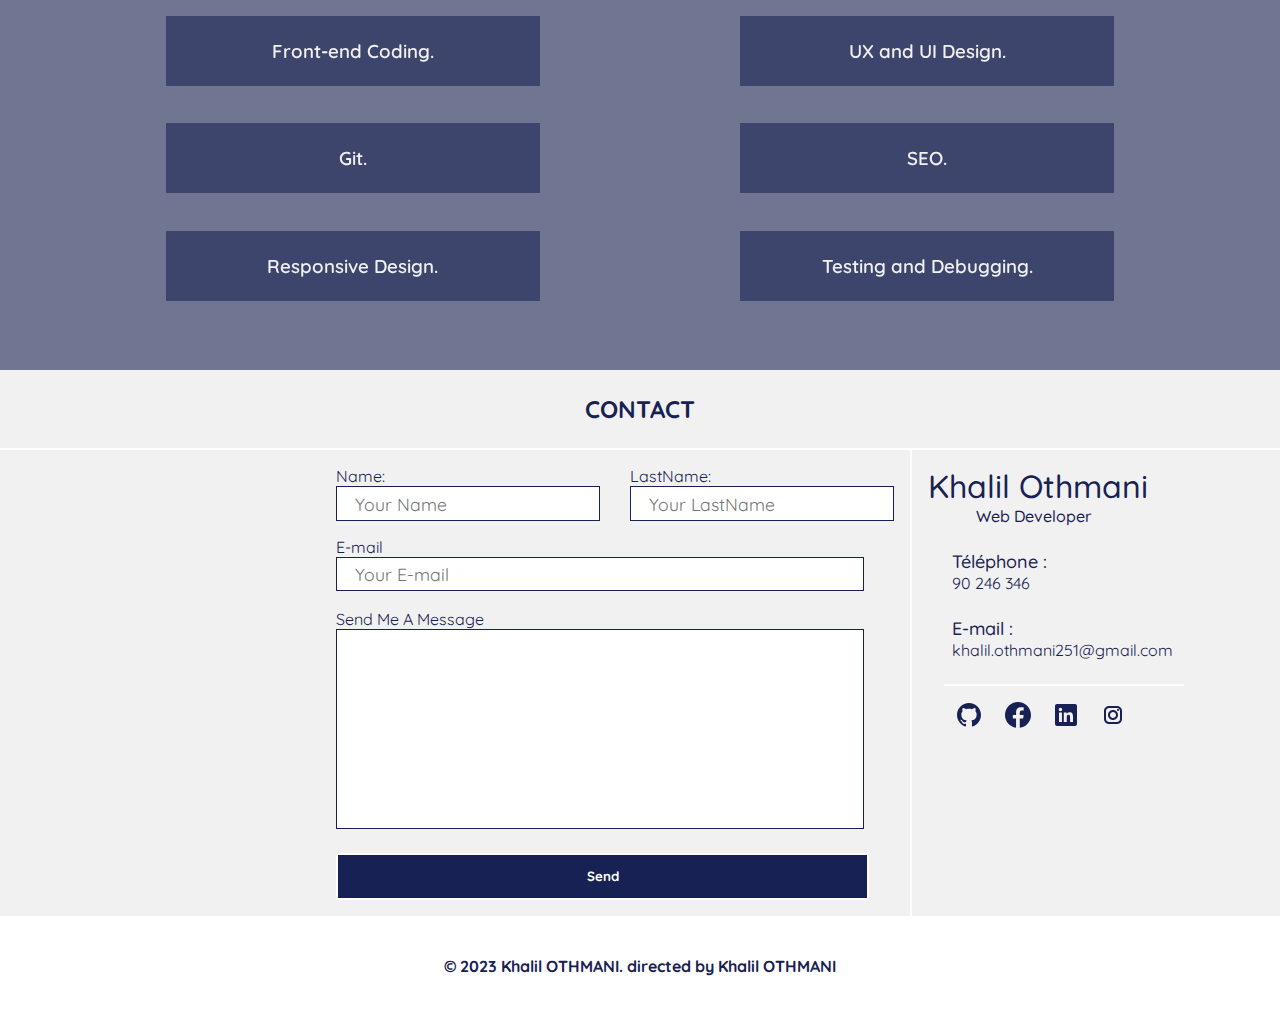
==== commit 8fcff80e: "90% of the project completed" ====
--- a/index.html
+++ b/index.html
@@ -14,11 +14,12 @@
             <a href="#">khalil othmani</a>
         </div>
         <nav>
-            <a href="#">EXPÉRIENCE</a>
-            <a href="#">FORMATION</a>
-            <a href="#">APTITUDES</a>
-            <a href="#">EXPERTISE</a>
-            <a href="#">CONTACT</a>
+            <a href="#experience">EXPÉRIENCE</a>
+            <a href="#formation">FORMATION</a>
+            <a href="project.html" target="_blank">PROJECT</a>
+            <a href="#skils">SKILS</a>
+            <a href="#apititudes">APTITUDES</a>
+            <a href="#contact">CONTACT</a>
         </nav>
     </header>
     <main>
@@ -153,21 +154,55 @@
                 </div>
             </div>
         </section>
-        <!-- <section id="skils">
+        <section id="skils">
             <h2>SKILS</h2>
-            <div class="skilsHolder">
-                <div class="part">
-                    <p id="html">HTML <span>70%</span></p>
-                    <p id="css">CSS <span>70%</span></p>
-                    <p id="js">JAVASCRIPT <span>70%</span></p>
-                </div>
-                <div class="part">
-                    <p id="react">REACT <span>70%</span></p>
-                    <p id="python">PYTHON <span>70%</span></p>
-                    <p id="wp">WORDPRESS <span>70%</span></p>
-                </div>
-            </div>
-        </section> -->
+            <h3 class="h3gauche">Professionnelles</h3>
+            <div class="comp">
+                <p>HTML / CSS</p>
+                <div class="conteneur-barre"><span class="barre c85"></span></div>
+            </div>
+            <div class="comp">
+                <p>PYTHON</p>
+                <div class="conteneur-barre"><span class="barre c70"></span></div>
+            </div>
+            <div class="comp">
+                <p>JAVASCRIPT</p>
+                <div class="conteneur-barre"><span class="barre c60"></span></div>
+            </div>
+            <div class="comp">
+                <p>Git</p>
+                <div class="conteneur-barre"><span class="barre c45"></span></div>
+            </div>
+            <div class="comp">
+                <p>REACT</p>
+                <div class="conteneur-barre"><span class="barre c20"></span></div>
+            </div>
+            <div class="comp">
+                <p>SEO</p>
+                <div class="conteneur-barre"><span class="barre c70"></span></div>
+            </div>
+            <h3 class="h3gauche">Personnelles</h3>
+            <div class="comp2">
+                <p>Créativité</p>
+                <p>85%</p>
+                <div class="conteneur-barre2"><span class="barre c85"></span></div>
+            </div>
+            <div class="comp2">
+                <p>Adaptation</p>
+                <p>85%</p>
+                <div class="conteneur-barre2"><span class="barre c85"></span></div>
+            </div>
+            <div class="comp2">
+                <p>Sérieux</p>
+                <p>85%</p>
+                <div class="conteneur-barre2"><span class="barre c85"></span></div>
+            </div>
+            <div class="comp2">
+                <p>Pédagogie</p>
+                <p>85%</p>
+                <div class="conteneur-barre2"><span class="barre c85"></span></div>
+            </div>
+        </section>
         <section id="apititudes">
             <h2>APTITUDES</h2>
             <div class="partsHoldder">
@@ -233,5 +268,8 @@
             </div>
         </section>
     </main>
+    <footer>
+        © 2023 Khalil OTHMANI. directed by Khalil OTHMANI
+    </footer>
 </body>
 </html>--- a/style/main.css
+++ b/style/main.css
@@ -189,6 +189,75 @@
     color: #f1f1f1;
     text-align: center;
 } */
+/*SECTION COMPETENCES*/
+#skils{
+    width: 60%;
+    margin: 0 auto ;
+    padding: 2em;
+}
+#skils h2{
+    width: 100%;
+    text-align: center;
+    padding-bottom: 2em;
+    font-size: 2em;
+}
+.h3gauche{
+    width: 90%;
+}
+.comp{
+    display:flex;
+    flex-flow: row wrap;
+    margin-bottom: 10px;
+}
+.comp p{
+    flex: 0 0 40%;
+}
+.conteneur-barre{
+    flex: 0 0 60%;
+    border-radius: 5px;
+    background-color: rgb(206, 202, 202);
+    border-bottom: 1px ridge grey;
+}
+.barre{
+    display: block;
+    height: 100%;
+    border-top-left-radius: 5px;
+    border-bottom-left-radius: 5px;
+}
+.c85{
+    width: 85%;
+    background-color: #182153;
+}
+.c20{
+    width: 20%;
+    background-color: #182153;
+}
+.c60{
+    width: 60%;
+    background-color: #182153;
+}
+.c45{
+    width: 45%;
+    background-color: #182153;
+}
+.c70{
+    width: 70%;
+    background-color: #182153;
+    border-radius: 5px;
+}
+.comp2{
+    display: flex;
+    flex-flow: row wrap;
+    justify-content: space-between;
+}
+.conteneur-barre2{
+    flex: 0 0 100%;
+    height: 0.5em;
+    margin-bottom: 0.25em;
+    border-radius: 5px;
+    background-color: rgb(206, 202, 202);
+}
+
 #apititudes{
     background-image: url(../img/ayman-hallak-1wlvPzWQr1A-unsplash.jpg);
     background-position: center;
@@ -354,4 +423,38 @@
 #contact .holder .socialHolder{
     width: 30px;
     height: 30px;
+}
+footer{
+    background-color: white;
+    width: 100%;
+    height: 100px;
+    color: #182153;
+    font-weight: 700;
+    display: flex;
+    justify-content: center;
+    align-items: center;
+}
+
+/* style for khlil project */
+#projectTitle{
+    width: 100%;
+    height: 80px;
+    display: flex;
+    justify-content: center;
+    align-items: center;
+    font-size: 3em;
+}
+#projet{
+    display: flex;
+    justify-content: space-between;
+    align-items: center;
+    padding: 0 15em;
+    margin-bottom: 2em;
+}
+iframe{
+    width: 40em;
+    height: 21em;
+}
+#projet p{
+    width: 20em;
 }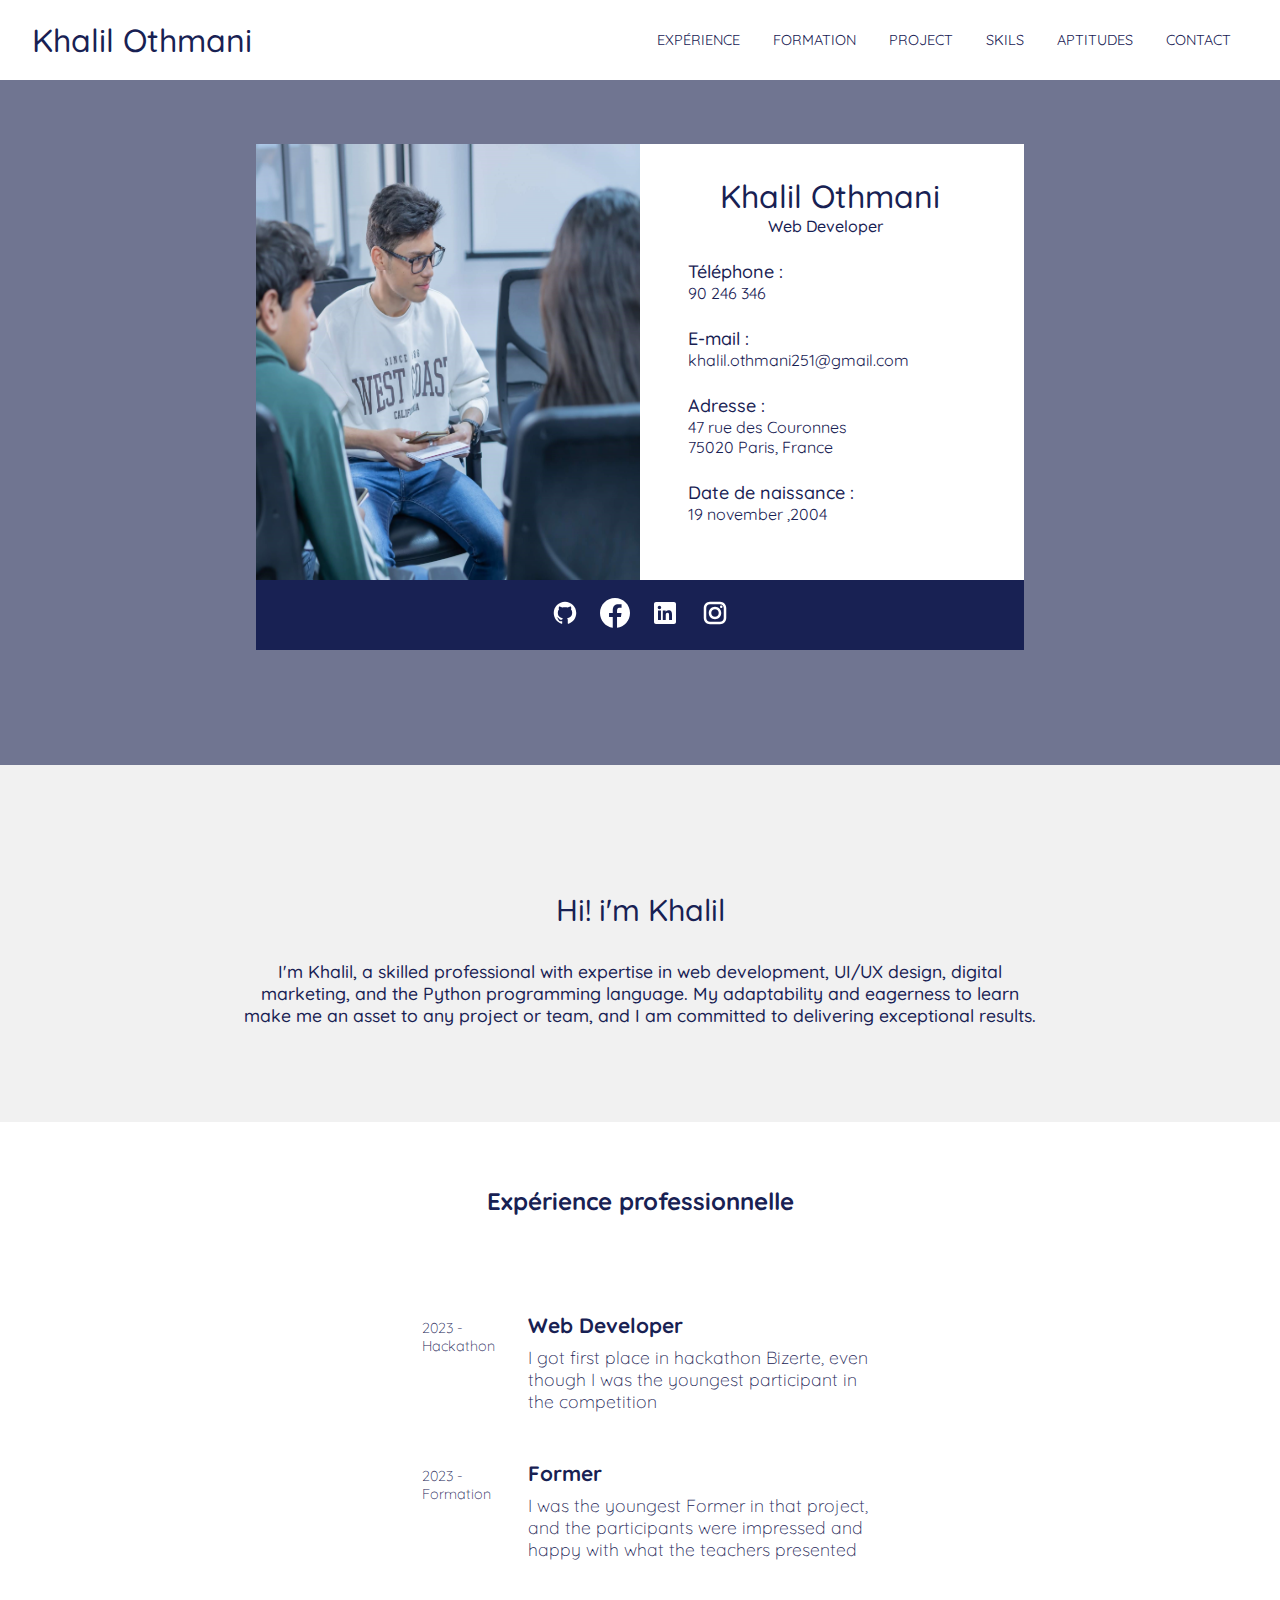
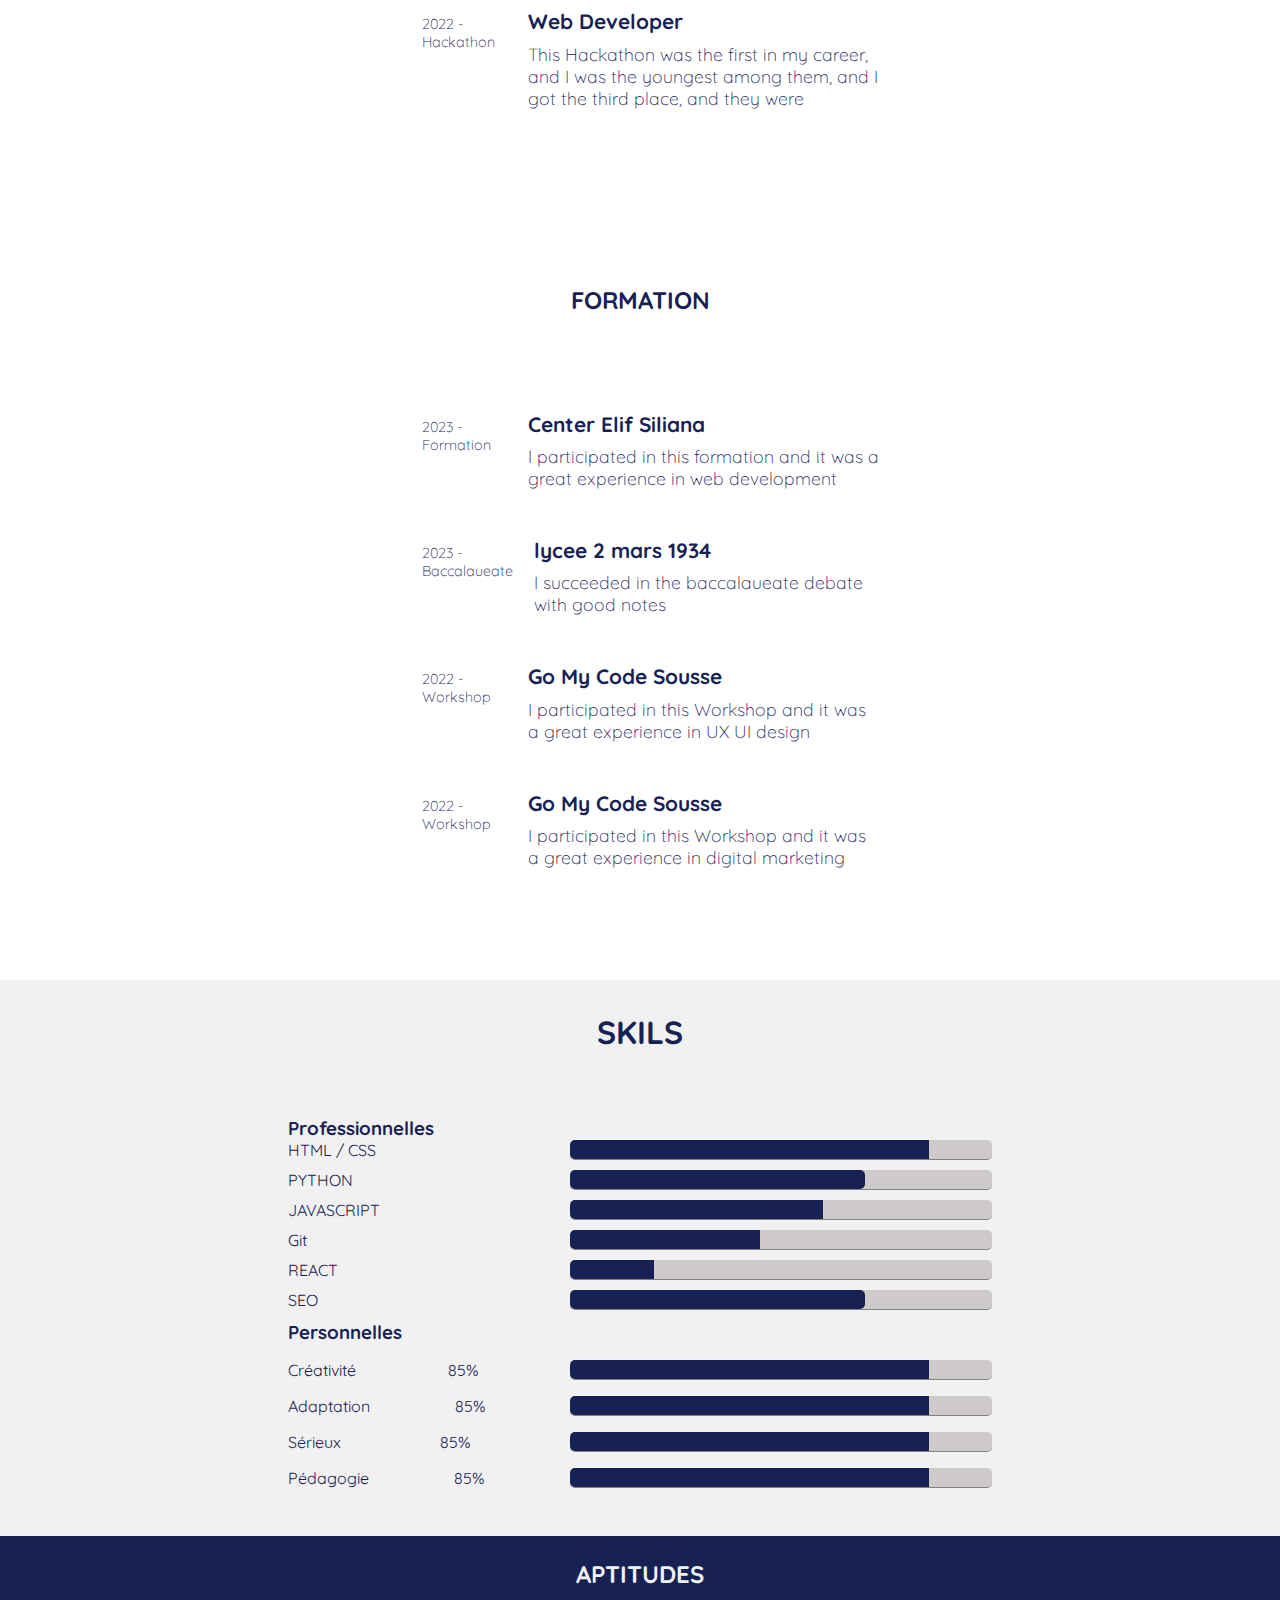
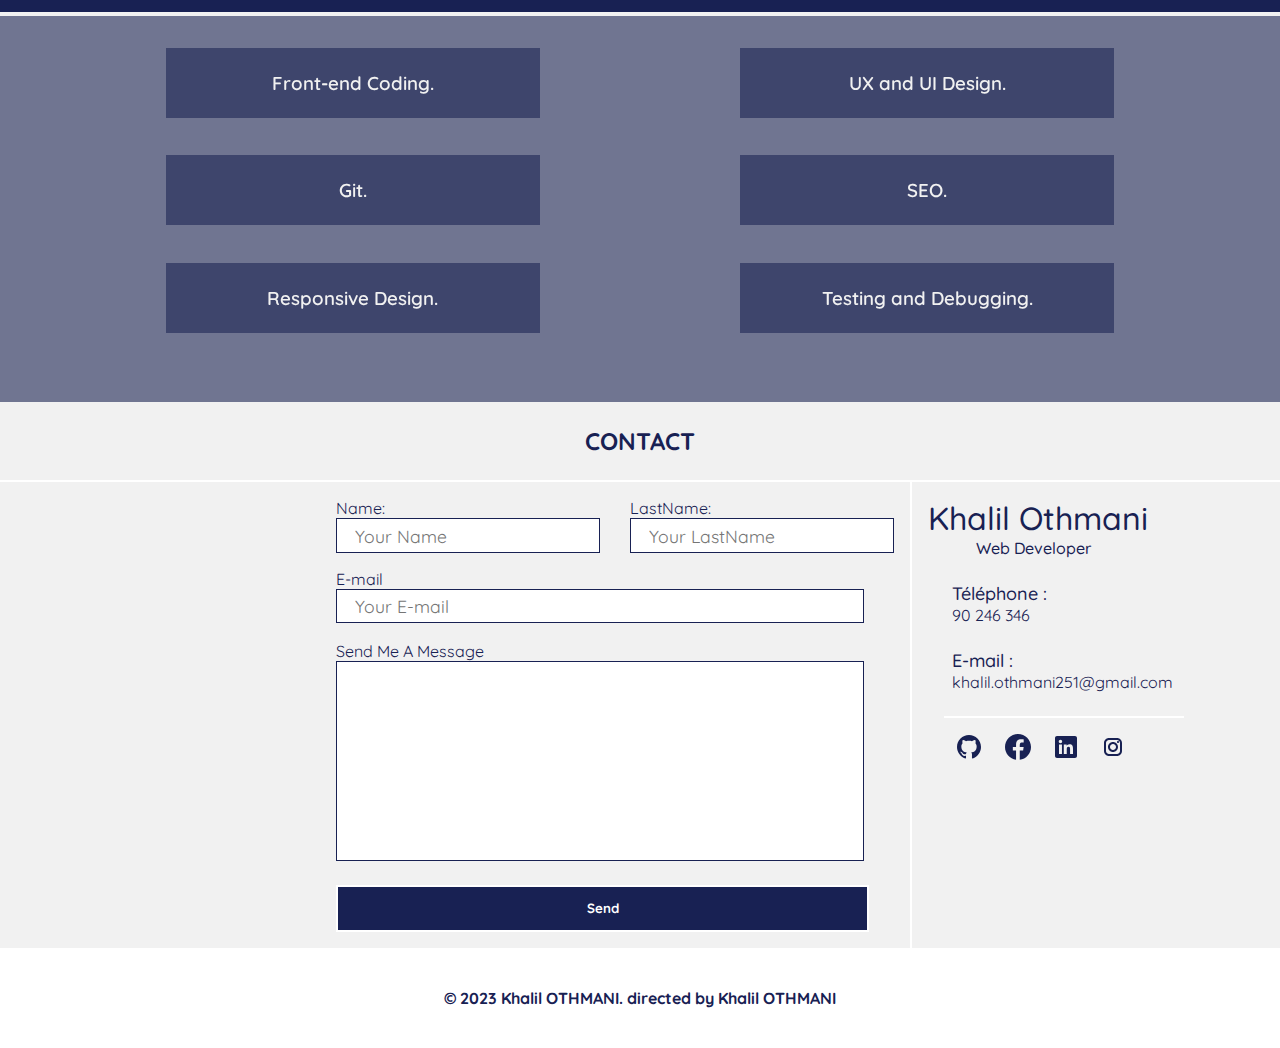
==== commit 08159bde: "95% of the project completed" ====
--- a/index.html
+++ b/index.html
@@ -40,25 +40,25 @@
                         </div>
                     </div>
                     <div class="part2">
-                        <a href="">
+                        <a href="https://github.com/khalil-oth">
                             <svg xmlns="http://www.w3.org/2000/svg" x="0px" y="0px" width="32" height="32" viewBox="0,0,256,256"
                             style="fill:#000000;">
                             <g fill="#ffffff" fill-rule="evenodd" stroke="none" stroke-width="1" stroke-linecap="butt" stroke-linejoin="miter" stroke-miterlimit="10" stroke-dasharray="" stroke-dashoffset="0" font-family="none" font-weight="none" font-size="none" text-anchor="none" style="mix-blend-mode: normal"><g transform="scale(8,8)"><path d="M16,4c-6.62891,0 -12,5.37109 -12,12c0,5.30078 3.4375,9.80078 8.20703,11.38672c0.60156,0.10938 0.82031,-0.25781 0.82031,-0.57812c0,-0.28516 -0.01172,-1.03906 -0.01562,-2.03906c-3.33984,0.72266 -4.04297,-1.60937 -4.04297,-1.60937c-0.54687,-1.38672 -1.33203,-1.75781 -1.33203,-1.75781c-1.08984,-0.74219 0.08203,-0.72656 0.08203,-0.72656c1.20313,0.08594 1.83594,1.23438 1.83594,1.23438c1.07031,1.83594 2.80859,1.30469 3.49219,1c0.10938,-0.77734 0.42188,-1.30469 0.76172,-1.60547c-2.66406,-0.30078 -5.46484,-1.33203 -5.46484,-5.92969c0,-1.3125 0.46875,-2.38281 1.23438,-3.22266c-0.12109,-0.30078 -0.53516,-1.52344 0.11719,-3.17578c0,0 1.00781,-0.32031 3.30078,1.23047c0.95703,-0.26562 1.98438,-0.39844 3.00391,-0.40234c1.01953,0.00391 2.04688,0.13672 3.00391,0.40234c2.29297,-1.55078 3.29688,-1.23047 3.29688,-1.23047c0.65625,1.65234 0.24609,2.875 0.12109,3.17578c0.76953,0.83984 1.23047,1.91016 1.23047,3.22266c0,4.60938 -2.80469,5.62109 -5.47656,5.92188c0.42969,0.36719 0.8125,1.10156 0.8125,2.21875c0,1.60547 -0.01172,2.89844 -0.01172,3.29297c0,0.32031 0.21484,0.69531 0.82422,0.57813c4.76563,-1.58984 8.19922,-6.08594 8.19922,-11.38672c0,-6.62891 -5.37109,-12 -12,-12z"></path></g></g>
                             </svg>
                         </a>
-                        <a href="">
+                        <a href="https://www.facebook.com/khalil.othmani.444">
                             <svg xmlns="http://www.w3.org/2000/svg" x="0px" y="0px" width="26" height="26" viewBox="0,0,256,256"
                             style="fill:#000000;">
                             <g fill="#ffffff" fill-rule="nonzero" stroke="none" stroke-width="1" stroke-linecap="butt" stroke-linejoin="miter" stroke-miterlimit="10" stroke-dasharray="" stroke-dashoffset="0" font-family="none" font-weight="none" font-size="none" text-anchor="none" style="mix-blend-mode: normal"><g transform="scale(9.84615,9.84615)"><path d="M13,0c-7.18,0 -13,5.82 -13,13c0,6.518 4.801,11.899 11.057,12.839v-9.394h-3.217v-3.417h3.217v-2.274c0,-3.765 1.834,-5.417 4.963,-5.417c1.498,0 2.291,0.111 2.666,0.162v2.983h-2.134c-1.328,0 -1.792,1.259 -1.792,2.679v1.868h3.893l-0.528,3.417h-3.365v9.422c6.345,-0.862 11.24,-6.287 11.24,-12.868c0,-7.18 -5.82,-13 -13,-13z"></path></g></g>
                             </svg>
                         </a>
-                        <a href="">
+                        <a href="https://www.linkedin.com/in/khalil-othmani-2457a5212/">
                             <svg xmlns="http://www.w3.org/2000/svg" x="0px" y="0px" width="30" height="30" viewBox="0,0,256,256"
                             style="fill:#000000;">
                             <g fill="#ffffff" fill-rule="nonzero" stroke="none" stroke-width="1" stroke-linecap="butt" stroke-linejoin="miter" stroke-miterlimit="10" stroke-dasharray="" stroke-dashoffset="0" font-family="none" font-weight="none" font-size="none" text-anchor="none" style="mix-blend-mode: normal"><g transform="scale(8.53333,8.53333)"><path d="M24,4h-18c-1.105,0 -2,0.895 -2,2v18c0,1.105 0.895,2 2,2h18c1.105,0 2,-0.895 2,-2v-18c0,-1.105 -0.895,-2 -2,-2zM10.954,22h-2.95v-9.492h2.95zM9.449,11.151c-0.951,0 -1.72,-0.771 -1.72,-1.72c0,-0.949 0.77,-1.719 1.72,-1.719c0.948,0 1.719,0.771 1.719,1.719c0,0.949 -0.771,1.72 -1.719,1.72zM22.004,22h-2.948v-4.616c0,-1.101 -0.02,-2.517 -1.533,-2.517c-1.535,0 -1.771,1.199 -1.771,2.437v4.696h-2.948v-9.492h2.83v1.297h0.04c0.394,-0.746 1.356,-1.533 2.791,-1.533c2.987,0 3.539,1.966 3.539,4.522z"></path></g></g>
                             </svg>
                         </a>
-                        <a href="">
+                        <a href="https://www.instagram.com/khalilothmani__/">
                             <svg xmlns="http://www.w3.org/2000/svg" x="0px" y="0px" width="24" height="24" viewBox="0,0,256,256"
                             style="fill:#000000;">
                             <g fill="#ffffff" fill-rule="nonzero" stroke="none" stroke-width="1" stroke-linecap="butt" stroke-linejoin="miter" stroke-miterlimit="10" stroke-dasharray="" stroke-dashoffset="0" font-family="none" font-weight="none" font-size="none" text-anchor="none" style="mix-blend-mode: normal"><g transform="scale(10.66667,10.66667)"><path d="M8,3c-2.757,0 -5,2.243 -5,5v8c0,2.757 2.243,5 5,5h8c2.757,0 5,-2.243 5,-5v-8c0,-2.757 -2.243,-5 -5,-5zM8,5h8c1.654,0 3,1.346 3,3v8c0,1.654 -1.346,3 -3,3h-8c-1.654,0 -3,-1.346 -3,-3v-8c0,-1.654 1.346,-3 3,-3zM17,6c-0.55228,0 -1,0.44772 -1,1c0,0.55228 0.44772,1 1,1c0.55228,0 1,-0.44772 1,-1c0,-0.55228 -0.44772,-1 -1,-1zM12,7c-2.757,0 -5,2.243 -5,5c0,2.757 2.243,5 5,5c2.757,0 5,-2.243 5,-5c0,-2.757 -2.243,-5 -5,-5zM12,9c1.654,0 3,1.346 3,3c0,1.654 -1.346,3 -3,3c-1.654,0 -3,-1.346 -3,-3c0,-1.654 1.346,-3 3,-3z"></path></g></g>
@@ -185,22 +185,22 @@
             <div class="comp2">
                 <p>Créativité</p>
                 <p>85%</p>
-                <div class="conteneur-barre2"><span class="barre c85"></span></div>
+                <div class="conteneur-barre"><span class="barre c85"></span></div>
             </div>
             <div class="comp2">
                 <p>Adaptation</p>
                 <p>85%</p>
-                <div class="conteneur-barre2"><span class="barre c85"></span></div>
+                <div class="conteneur-barre"><span class="barre c85"></span></div>
             </div>
             <div class="comp2">
                 <p>Sérieux</p>
                 <p>85%</p>
-                <div class="conteneur-barre2"><span class="barre c85"></span></div>
+                <div class="conteneur-barre"><span class="barre c85"></span></div>
             </div>
             <div class="comp2">
                 <p>Pédagogie</p>
                 <p>85%</p>
-                <div class="conteneur-barre2"><span class="barre c85"></span></div>
+                <div class="conteneur-barre"><span class="barre c85"></span></div>
             </div>
         </section>
         <section id="apititudes">
--- a/style/main.css
+++ b/style/main.css
@@ -249,6 +249,7 @@
     display: flex;
     flex-flow: row wrap;
     justify-content: space-between;
+    margin: 1em 0;
 }
 .conteneur-barre2{
     flex: 0 0 100%;
@@ -457,4 +458,15 @@
 }
 #projet p{
     width: 20em;
+}
+@media (max-width: 1000px){
+    *{
+        margin: 0;
+    }
+    header{
+        justify-content: center;
+    }
+    header nav{
+        display: none;
+    }
 }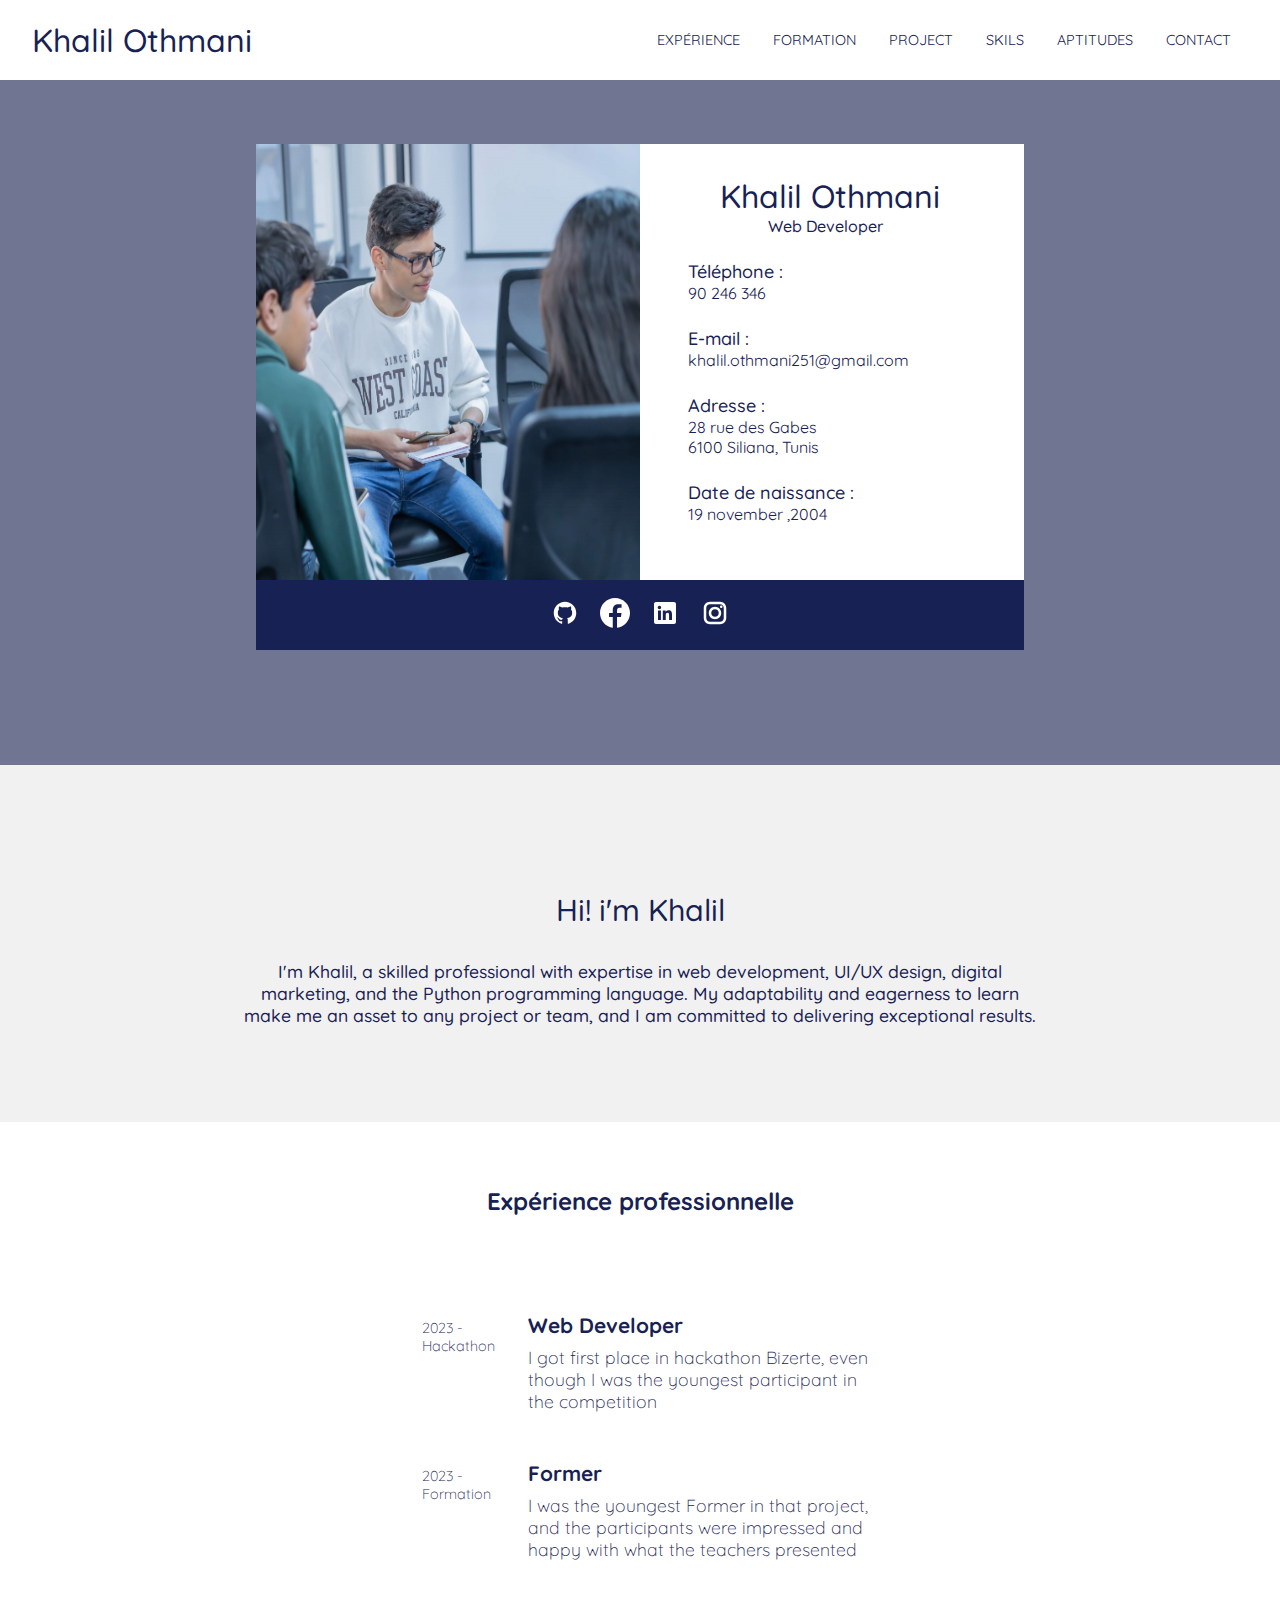
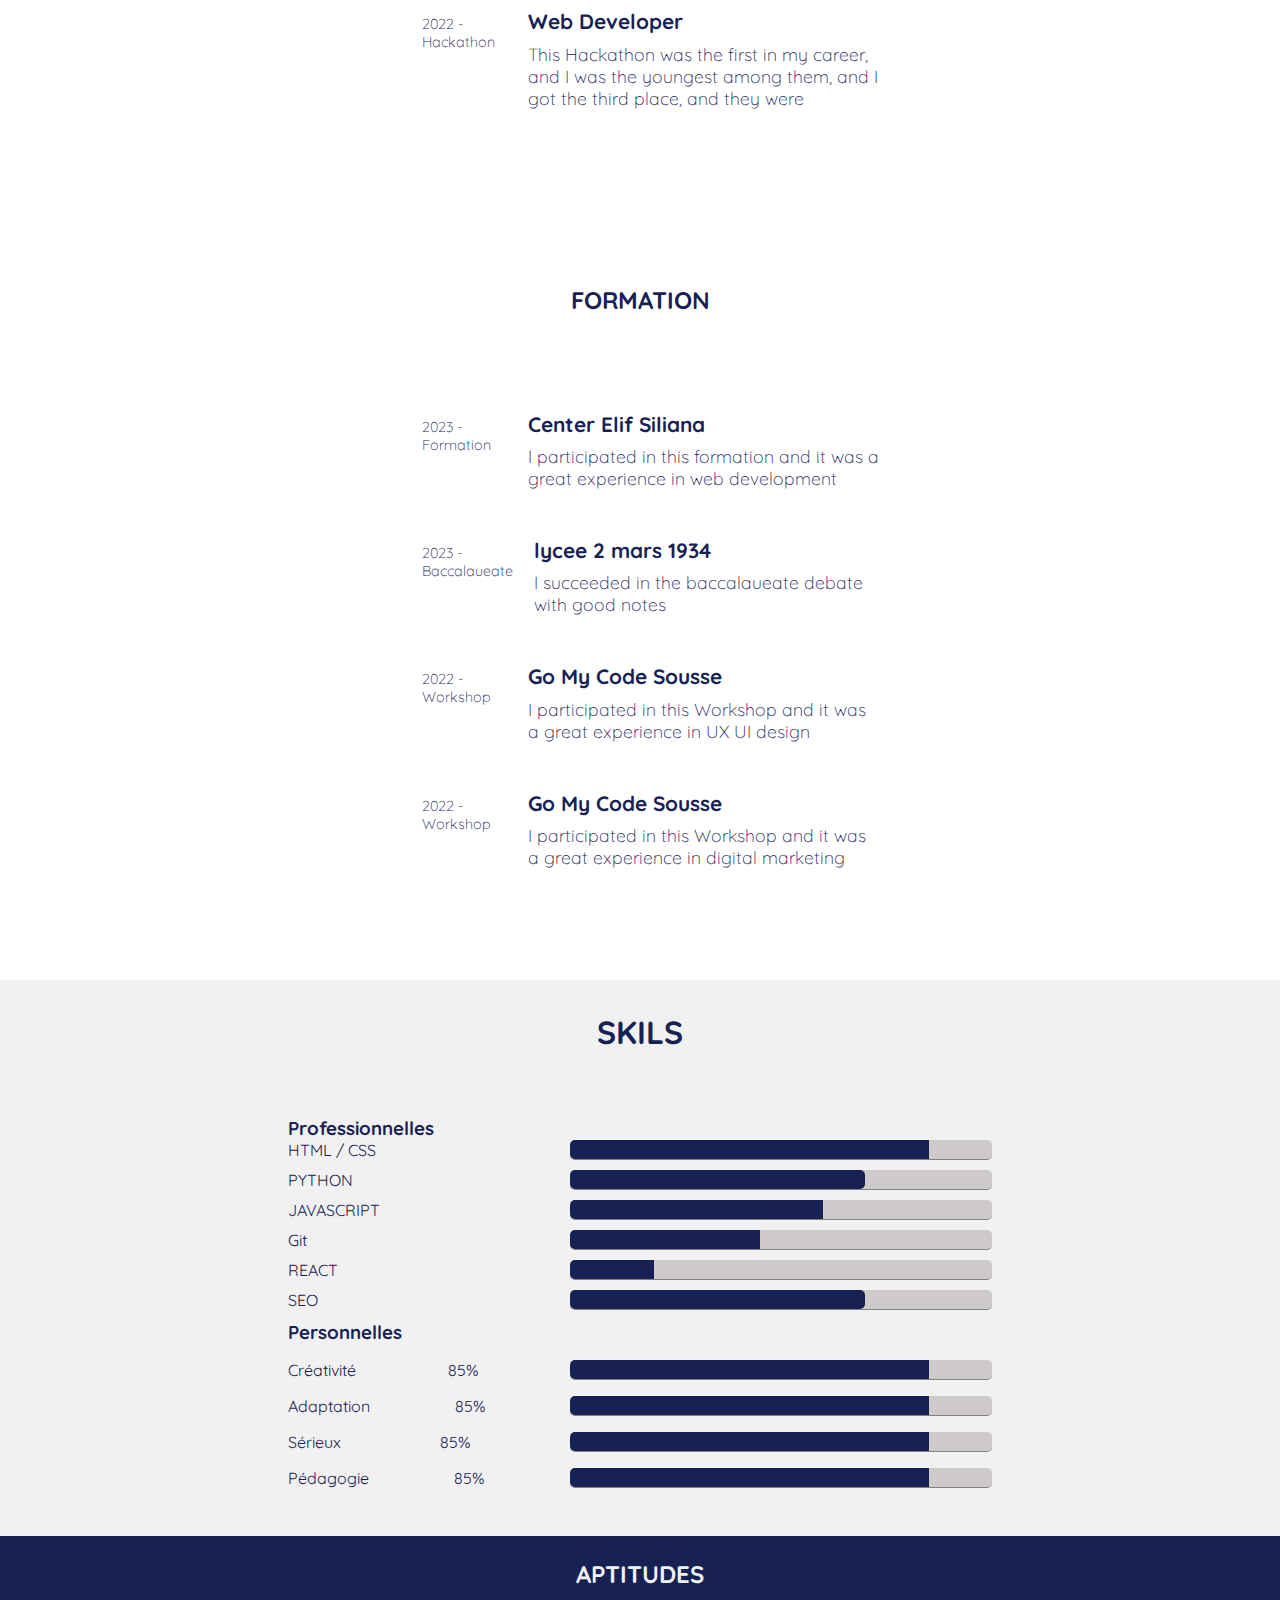
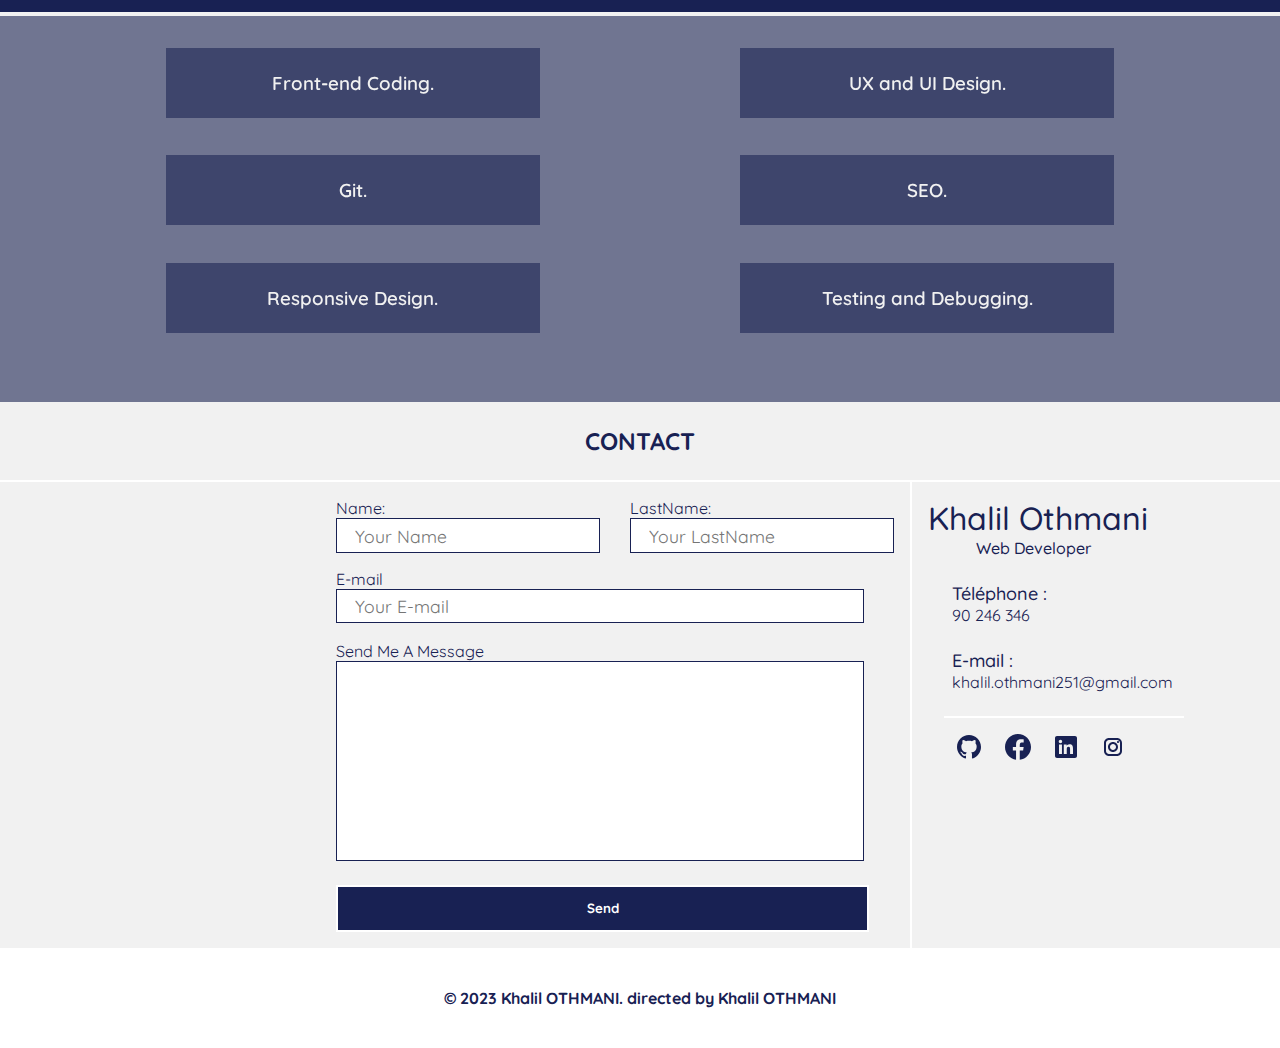
==== commit 500493bc: "98.5% of the project completed" ====
--- a/index.html
+++ b/index.html
@@ -3,7 +3,7 @@
 <head>
     <meta charset='utf-8'>
     <meta http-equiv='X-UA-Compatible' content='IE=edge'>
-    <title>Page Title</title>
+    <title>Khalil Othmani</title>
     <meta name='viewport' content='width=device-width, initial-scale=1'>
     <link rel='stylesheet' type='text/css' media='screen' href='style/main.css'>
     <script src='js/main.js'></script>
@@ -34,7 +34,7 @@
     
                             <p><span>Téléphone :</span> <br> 90 246 346</p>
                             <p><span>E-mail :</span> <br> khalil.othmani251@gmail.com</p>
-                            <p><span>Adresse :</span> <br> 47 rue des Couronnes <br> 75020 Paris, France</p>
+                            <p><span>Adresse :</span> <br> 28 rue des Gabes <br> 6100 Siliana, Tunis</p>
                             <p><span>Date de naissance :</span> <br> 19 november ,2004</p>
                         
                         </div>
--- a/style/main.css
+++ b/style/main.css
@@ -469,4 +469,53 @@
     header nav{
         display: none;
     }
+    #hero{
+        display: none;
+    }
+    #hero .cardHolder .card{
+        width: 100%;
+
+    }
+    #me p{
+        width: 22em;
+    }
+    .bigHolder{
+        padding: 0;
+    }
+    .bigHolder .holder{
+        margin: 0;
+    }
+    .bigHolder .holder section div p{
+        width: 10em;
+    }
+    #skils{
+        width: 100%;
+    }
+    #apititudes .partsHoldder{
+        flex-direction: column;
+        gap: 20px;
+    }
+    #apititudes .partsHoldder .part h3{
+        width: 15em;
+    }
+    #contact .holder{
+        margin: 0;
+        padding: 0;
+        flex-direction: column;
+    }
+    form .bigone{
+        flex-direction: column;
+    }
+    form input{
+        width: 20em;
+    }
+    #contact .holder #email{
+        width: 15em;
+    }
+    textarea{
+        width: 15em;
+    }
+    #contact .holder form button{
+        width: 15em;
+    }
 }